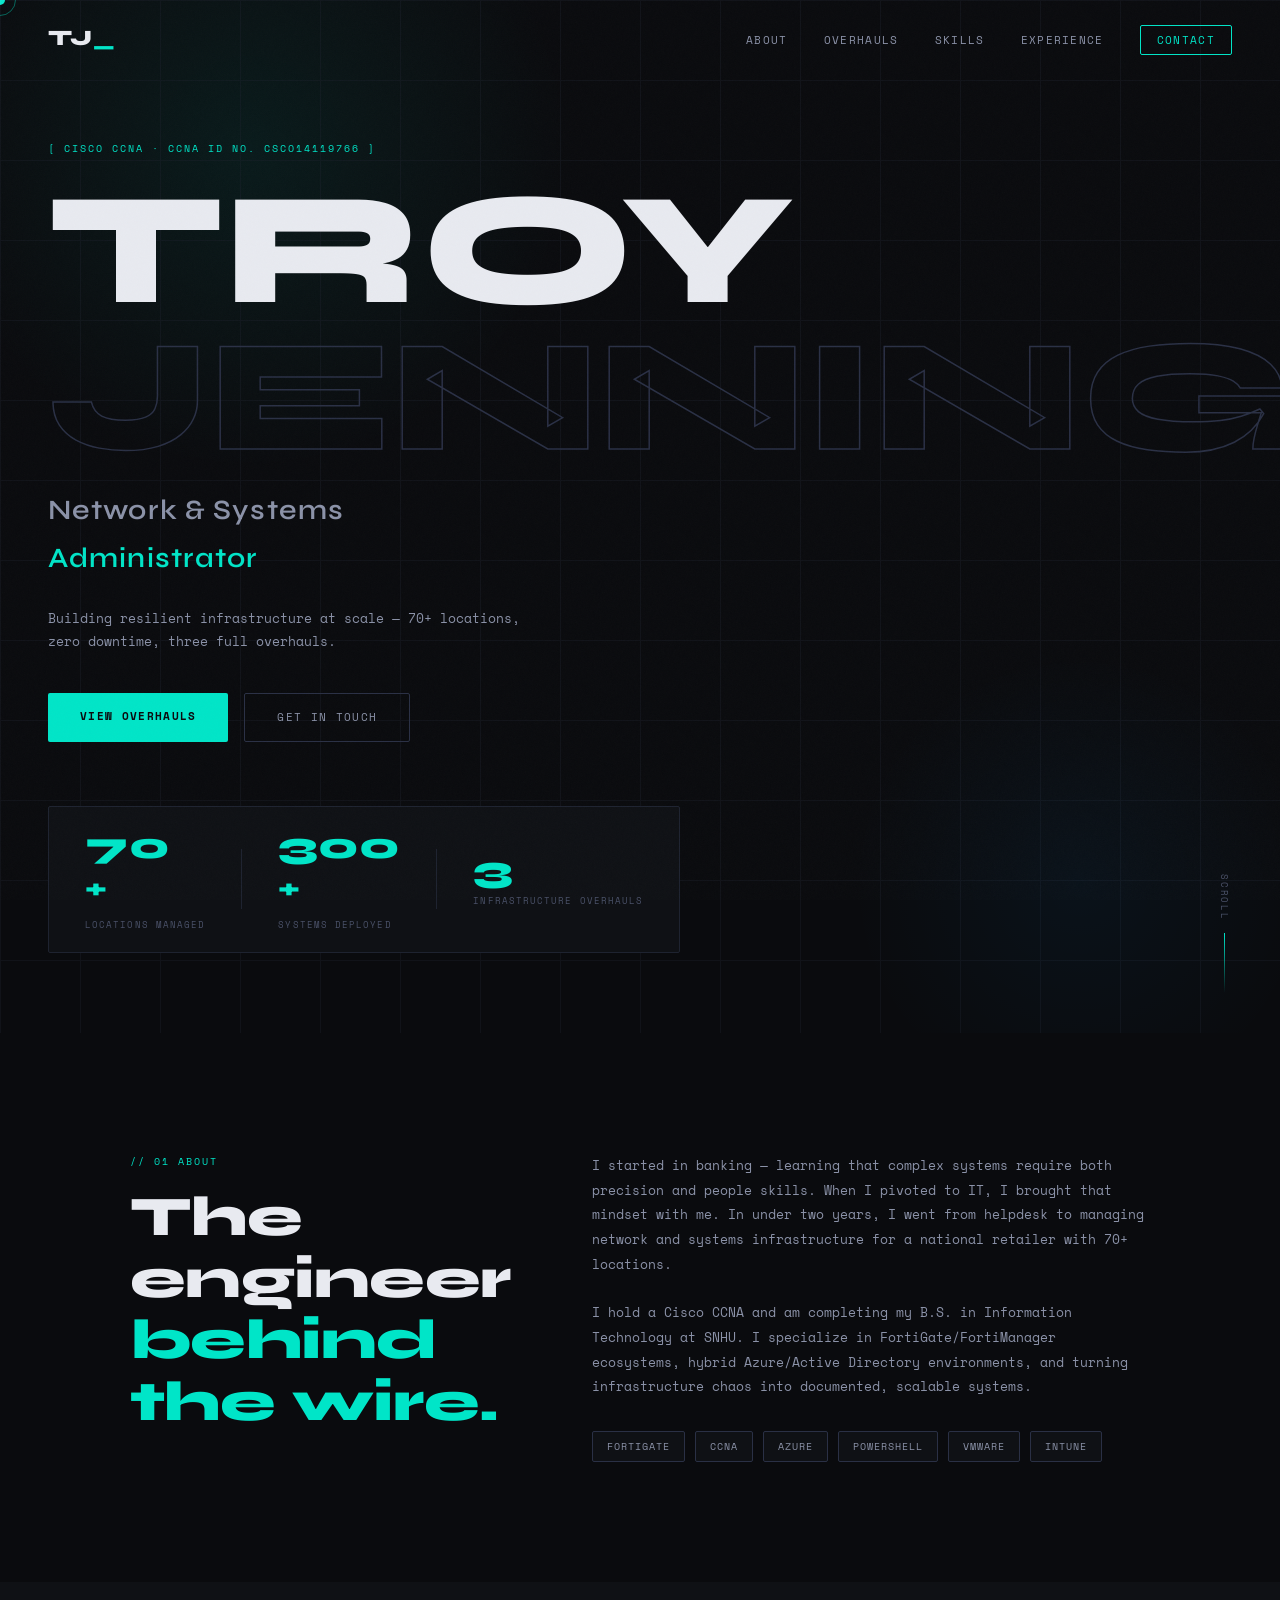
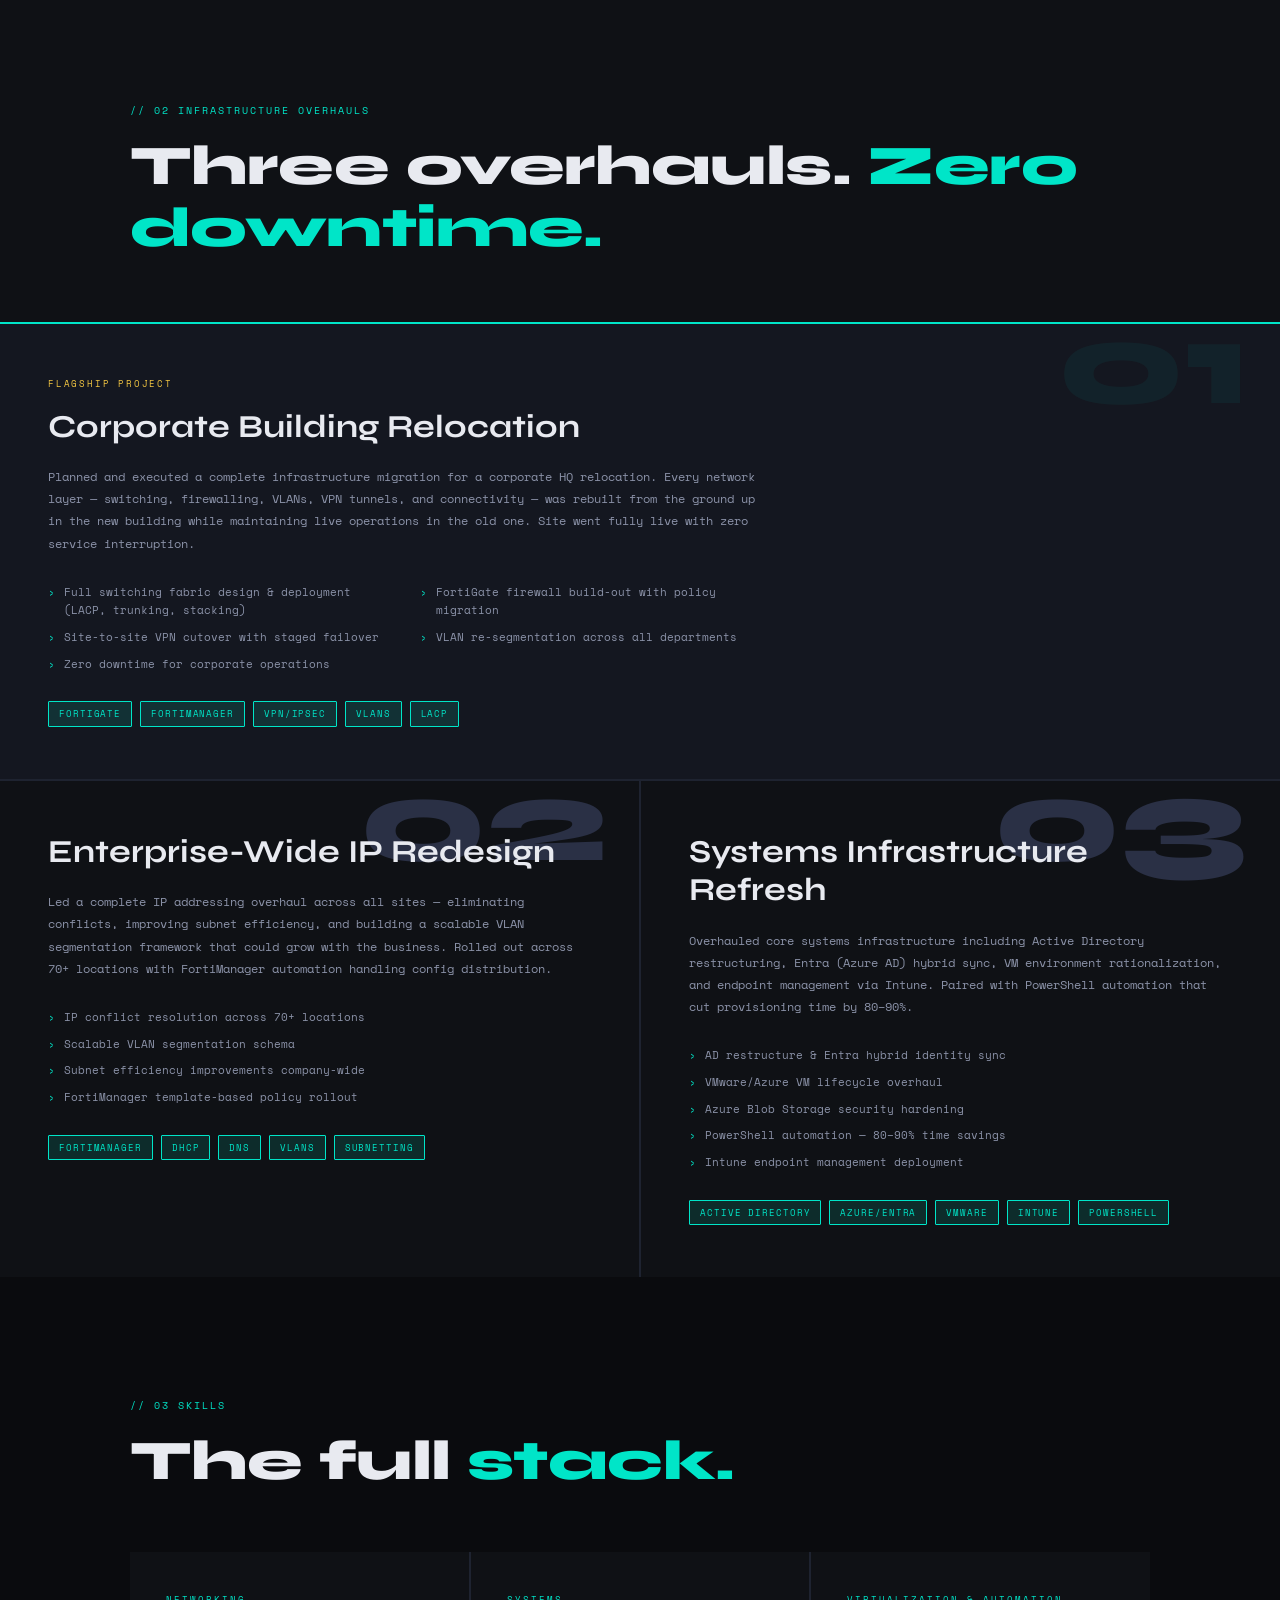
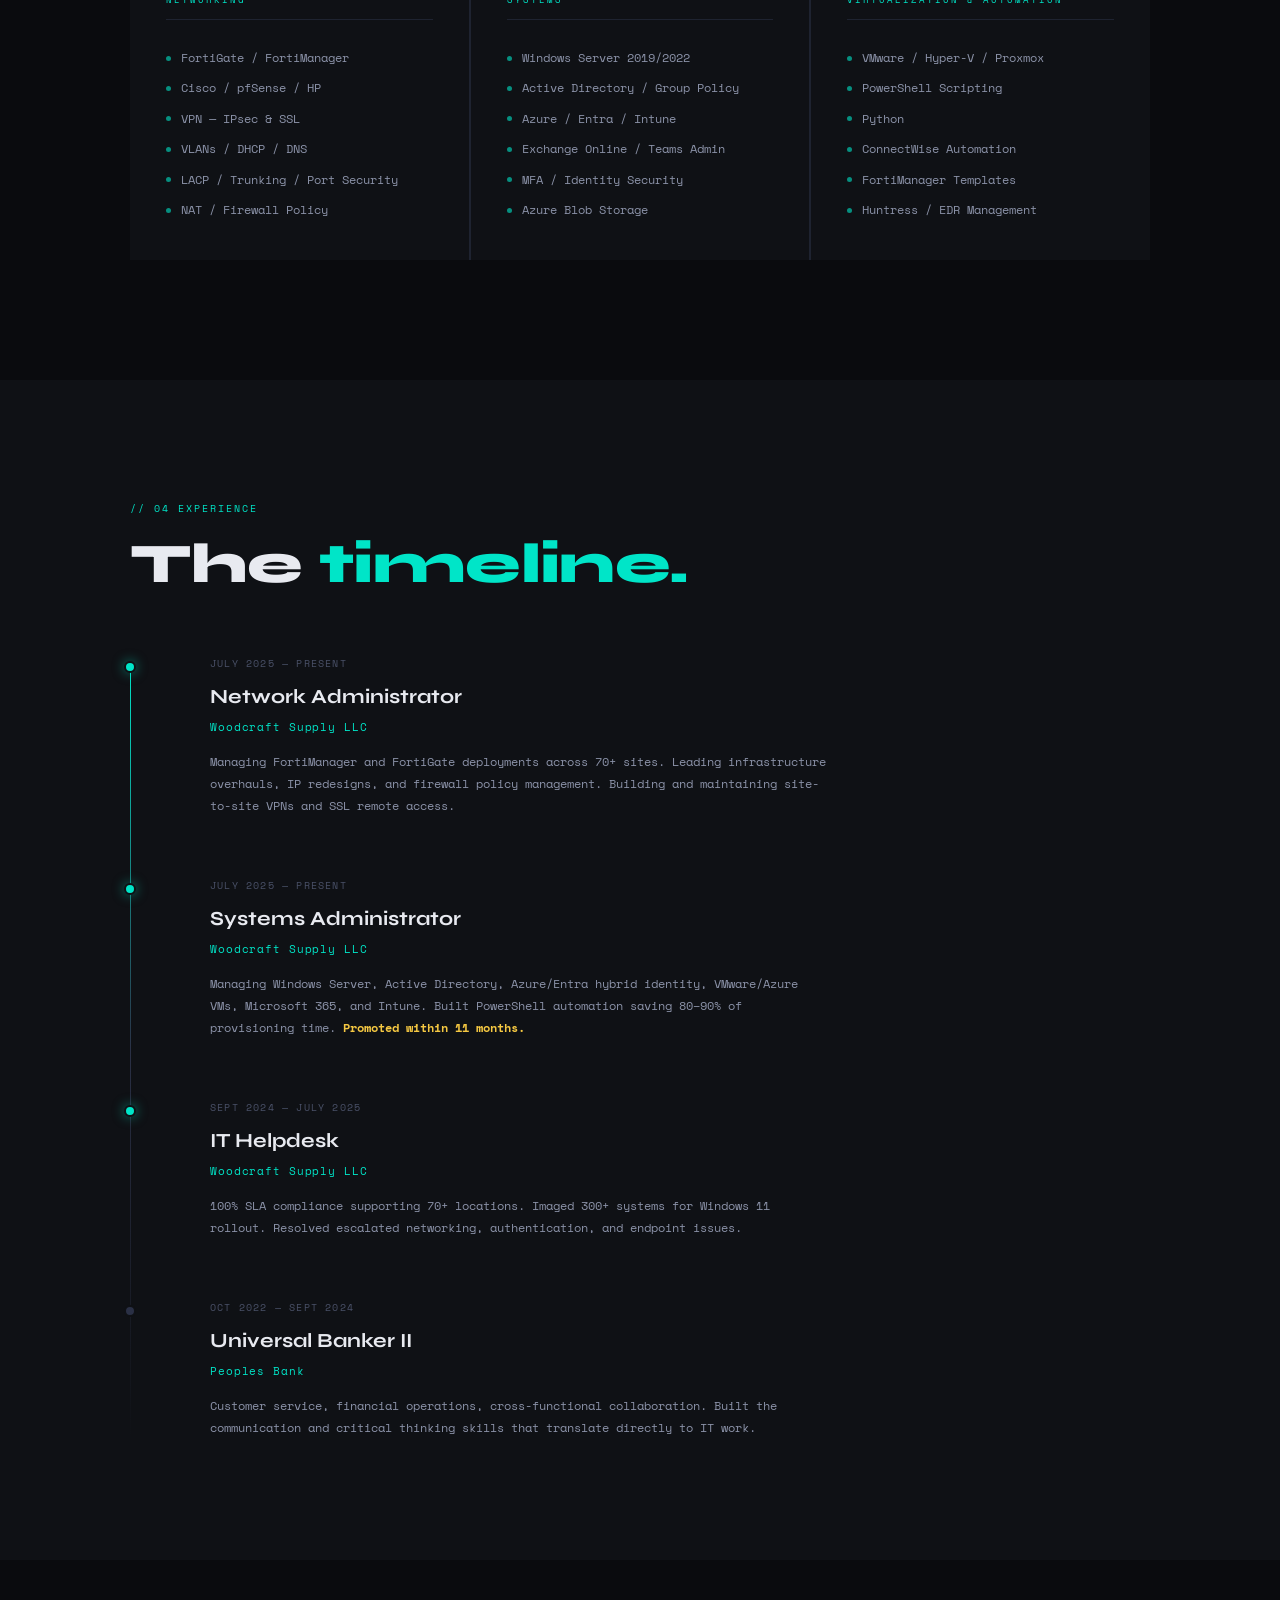
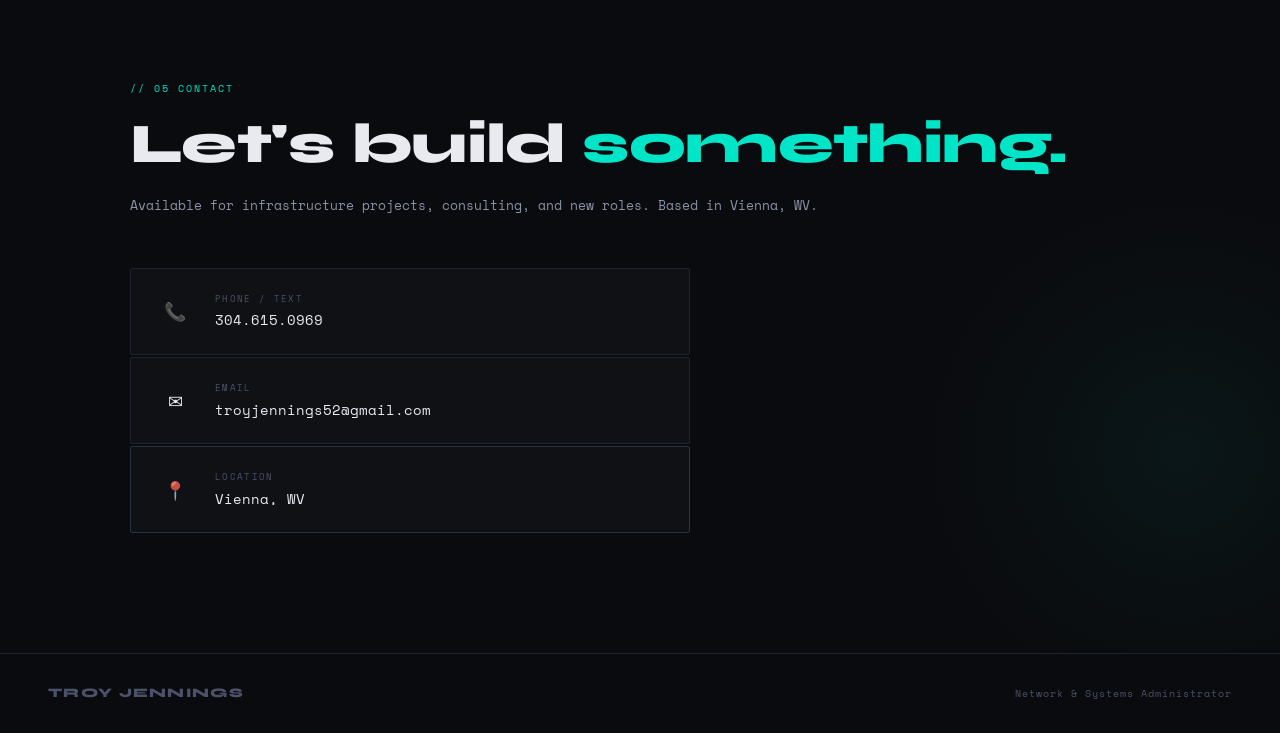
==== index.html @ f13b4a63 "initial commit" ====
<!DOCTYPE html>
<html lang="en">
<head>
  <meta charset="UTF-8" />
  <meta name="viewport" content="width=device-width, initial-scale=1.0" />
  <title>Troy Jennings — Network & Systems Engineer</title>
  <link rel="preconnect" href="https://fonts.googleapis.com" />
  <link rel="preconnect" href="https://fonts.gstatic.com" crossorigin />
  <link href="https://fonts.googleapis.com/css2?family=Syne:wght@400;600;700;800&family=Space+Mono:ital,wght@0,400;0,700;1,400&display=swap" rel="stylesheet" />
  <link rel="stylesheet" href="style.css" />
</head>
<body>

  <!-- Custom cursor -->
  <div class="cursor" id="cursor"></div>
  <div class="cursor-trail" id="cursorTrail"></div>

  <!-- Noise overlay -->
  <div class="noise"></div>

  <!-- ═══════════════════════════ NAV ═══════════════════════════ -->
  <nav id="nav">
    <div class="nav-logo">TJ<span class="blink">_</span></div>
    <ul class="nav-links">
      <li><a href="#about">About</a></li>
      <li><a href="#overhauls">Overhauls</a></li>
      <li><a href="#skills">Skills</a></li>
      <li><a href="#experience">Experience</a></li>
      <li><a href="#contact" class="nav-cta">Contact</a></li>
    </ul>
    <button class="hamburger" id="hamburger" aria-label="Menu">
      <span></span><span></span><span></span>
    </button>
  </nav>

  <!-- Mobile menu -->
  <div class="mobile-menu" id="mobileMenu">
    <ul>
      <li><a href="#about" class="mobile-link">About</a></li>
      <li><a href="#overhauls" class="mobile-link">Overhauls</a></li>
      <li><a href="#skills" class="mobile-link">Skills</a></li>
      <li><a href="#experience" class="mobile-link">Experience</a></li>
      <li><a href="#contact" class="mobile-link">Contact</a></li>
    </ul>
  </div>

  <!-- ═══════════════════════════ HERO ═══════════════════════════ -->
  <section class="hero" id="hero">
    <div class="hero-grid-lines"></div>
    <div class="hero-content">
      <div class="hero-tag reveal-up">[ CISCO CCNA · CCNA ID NO. CSCO14119766 ]</div>
      <h1 class="hero-name reveal-up delay-1">
        <span class="name-troy">TROY</span>
        <span class="name-jennings">JENNINGS</span>
      </h1>
      <div class="hero-title reveal-up delay-2">
        <span class="title-line">Network &amp; Systems</span>
        <span class="title-line accent">Administrator</span>
      </div>
      <p class="hero-sub reveal-up delay-3">
        Building resilient infrastructure at scale — 70+ locations, zero downtime, three full overhauls.
      </p>
      <div class="hero-actions reveal-up delay-4">
        <a href="#overhauls" class="btn-primary">View Overhauls</a>
        <a href="#contact" class="btn-ghost">Get In Touch</a>
      </div>
    </div>
    <div class="hero-stats reveal-up delay-3">
      <div class="stat">
        <span class="stat-num" data-target="70">0</span><span class="stat-sym">+</span>
        <span class="stat-label">Locations Managed</span>
      </div>
      <div class="stat-divider"></div>
      <div class="stat">
        <span class="stat-num" data-target="300">0</span><span class="stat-sym">+</span>
        <span class="stat-label">Systems Deployed</span>
      </div>
      <div class="stat-divider"></div>
      <div class="stat">
        <span class="stat-num" data-target="3">0</span>
        <span class="stat-label">Infrastructure Overhauls</span>
      </div>
    </div>
    <div class="scroll-hint">
      <span>SCROLL</span>
      <div class="scroll-line"></div>
    </div>
  </section>

  <!-- ═══════════════════════════ ABOUT ═══════════════════════════ -->
  <section class="about section" id="about">
    <div class="container">
      <div class="about-grid">
        <div class="about-left">
          <div class="section-label">// 01 ABOUT</div>
          <h2 class="section-heading">The engineer <br/><em>behind the wire.</em></h2>
        </div>
        <div class="about-right">
          <p class="about-text">
            I started in banking — learning that complex systems require both precision and people skills. When I pivoted to IT, I brought that mindset with me. In under two years, I went from helpdesk to managing network and systems infrastructure for a national retailer with 70+ locations.
          </p>
          <p class="about-text">
            I hold a Cisco CCNA and am completing my B.S. in Information Technology at SNHU. I specialize in FortiGate/FortiManager ecosystems, hybrid Azure/Active Directory environments, and turning infrastructure chaos into documented, scalable systems.
          </p>
          <div class="about-badges">
            <span class="badge">FortiGate</span>
            <span class="badge">CCNA</span>
            <span class="badge">Azure</span>
            <span class="badge">PowerShell</span>
            <span class="badge">VMware</span>
            <span class="badge">Intune</span>
          </div>
        </div>
      </div>
    </div>
  </section>

  <!-- ═══════════════════════════ OVERHAULS ═══════════════════════════ -->
  <section class="overhauls section" id="overhauls">
    <div class="container">
      <div class="section-label">// 02 INFRASTRUCTURE OVERHAULS</div>
      <h2 class="section-heading">Three overhauls. <em>Zero downtime.</em></h2>
    </div>

    <div class="overhaul-cards">

      <!-- Card 1 — Corporate Building Transfer -->
      <div class="overhaul-card card-featured" data-index="01">
        <div class="card-number">01</div>
        <div class="card-inner">
          <div class="card-tag">FLAGSHIP PROJECT</div>
          <h3 class="card-title">Corporate Building Relocation</h3>
          <p class="card-desc">
            Planned and executed a complete infrastructure migration for a corporate HQ relocation. Every network layer — switching, firewalling, VLANs, VPN tunnels, and connectivity — was rebuilt from the ground up in the new building while maintaining live operations in the old one. Site went fully live with zero service interruption.
          </p>
          <ul class="card-highlights">
            <li>Full switching fabric design &amp; deployment (LACP, trunking, stacking)</li>
            <li>FortiGate firewall build-out with policy migration</li>
            <li>Site-to-site VPN cutover with staged failover</li>
            <li>VLAN re-segmentation across all departments</li>
            <li>Zero downtime for corporate operations</li>
          </ul>
          <div class="card-tech">
            <span>FortiGate</span><span>FortiManager</span><span>VPN/IPsec</span><span>VLANs</span><span>LACP</span>
          </div>
        </div>
        <div class="card-glow"></div>
      </div>

      <!-- Card 2 — IP Redesign -->
      <div class="overhaul-card" data-index="02">
        <div class="card-number">02</div>
        <div class="card-inner">
          <h3 class="card-title">Enterprise-Wide IP Redesign</h3>
          <p class="card-desc">
            Led a complete IP addressing overhaul across all sites — eliminating conflicts, improving subnet efficiency, and building a scalable VLAN segmentation framework that could grow with the business. Rolled out across 70+ locations with FortiManager automation handling config distribution.
          </p>
          <ul class="card-highlights">
            <li>IP conflict resolution across 70+ locations</li>
            <li>Scalable VLAN segmentation schema</li>
            <li>Subnet efficiency improvements company-wide</li>
            <li>FortiManager template-based policy rollout</li>
          </ul>
          <div class="card-tech">
            <span>FortiManager</span><span>DHCP</span><span>DNS</span><span>VLANs</span><span>Subnetting</span>
          </div>
        </div>
        <div class="card-glow"></div>
      </div>

      <!-- Card 3 — Systems Infrastructure Refresh -->
      <div class="overhaul-card" data-index="03">
        <div class="card-number">03</div>
        <div class="card-inner">
          <h3 class="card-title">Systems Infrastructure Refresh</h3>
          <p class="card-desc">
            Overhauled core systems infrastructure including Active Directory restructuring, Entra (Azure AD) hybrid sync, VM environment rationalization, and endpoint management via Intune. Paired with PowerShell automation that cut provisioning time by 80–90%.
          </p>
          <ul class="card-highlights">
            <li>AD restructure &amp; Entra hybrid identity sync</li>
            <li>VMware/Azure VM lifecycle overhaul</li>
            <li>Azure Blob Storage security hardening</li>
            <li>PowerShell automation — 80–90% time savings</li>
            <li>Intune endpoint management deployment</li>
          </ul>
          <div class="card-tech">
            <span>Active Directory</span><span>Azure/Entra</span><span>VMware</span><span>Intune</span><span>PowerShell</span>
          </div>
        </div>
        <div class="card-glow"></div>
      </div>

    </div>
  </section>

  <!-- ═══════════════════════════ SKILLS ═══════════════════════════ -->
  <section class="skills section" id="skills">
    <div class="container">
      <div class="section-label">// 03 SKILLS</div>
      <h2 class="section-heading">The full <em>stack.</em></h2>

      <div class="skills-grid">

        <div class="skill-group">
          <div class="skill-group-label">NETWORKING</div>
          <div class="skill-items">
            <div class="skill-item"><span class="skill-dot"></span>FortiGate / FortiManager</div>
            <div class="skill-item"><span class="skill-dot"></span>Cisco / pfSense / HP</div>
            <div class="skill-item"><span class="skill-dot"></span>VPN — IPsec &amp; SSL</div>
            <div class="skill-item"><span class="skill-dot"></span>VLANs / DHCP / DNS</div>
            <div class="skill-item"><span class="skill-dot"></span>LACP / Trunking / Port Security</div>
            <div class="skill-item"><span class="skill-dot"></span>NAT / Firewall Policy</div>
          </div>
        </div>

        <div class="skill-group">
          <div class="skill-group-label">SYSTEMS</div>
          <div class="skill-items">
            <div class="skill-item"><span class="skill-dot"></span>Windows Server 2019/2022</div>
            <div class="skill-item"><span class="skill-dot"></span>Active Directory / Group Policy</div>
            <div class="skill-item"><span class="skill-dot"></span>Azure / Entra / Intune</div>
            <div class="skill-item"><span class="skill-dot"></span>Exchange Online / Teams Admin</div>
            <div class="skill-item"><span class="skill-dot"></span>MFA / Identity Security</div>
            <div class="skill-item"><span class="skill-dot"></span>Azure Blob Storage</div>
          </div>
        </div>

        <div class="skill-group">
          <div class="skill-group-label">VIRTUALIZATION &amp; AUTOMATION</div>
          <div class="skill-items">
            <div class="skill-item"><span class="skill-dot"></span>VMware / Hyper-V / Proxmox</div>
            <div class="skill-item"><span class="skill-dot"></span>PowerShell Scripting</div>
            <div class="skill-item"><span class="skill-dot"></span>Python</div>
            <div class="skill-item"><span class="skill-dot"></span>ConnectWise Automation</div>
            <div class="skill-item"><span class="skill-dot"></span>FortiManager Templates</div>
            <div class="skill-item"><span class="skill-dot"></span>Huntress / EDR Management</div>
          </div>
        </div>

      </div>
    </div>
  </section>

  <!-- ═══════════════════════════ EXPERIENCE ═══════════════════════════ -->
  <section class="experience section" id="experience">
    <div class="container">
      <div class="section-label">// 04 EXPERIENCE</div>
      <h2 class="section-heading">The <em>timeline.</em></h2>

      <div class="timeline">

        <div class="timeline-item">
          <div class="timeline-dot"></div>
          <div class="timeline-date">July 2025 — Present</div>
          <div class="timeline-content">
            <div class="timeline-role">Network Administrator</div>
            <div class="timeline-company">Woodcraft Supply LLC</div>
            <p>Managing FortiManager and FortiGate deployments across 70+ sites. Leading infrastructure overhauls, IP redesigns, and firewall policy management. Building and maintaining site-to-site VPNs and SSL remote access.</p>
          </div>
        </div>

        <div class="timeline-item">
          <div class="timeline-dot"></div>
          <div class="timeline-date">July 2025 — Present</div>
          <div class="timeline-content">
            <div class="timeline-role">Systems Administrator</div>
            <div class="timeline-company">Woodcraft Supply LLC</div>
            <p>Managing Windows Server, Active Directory, Azure/Entra hybrid identity, VMware/Azure VMs, Microsoft 365, and Intune. Built PowerShell automation saving 80–90% of provisioning time. <strong>Promoted within 11 months.</strong></p>
          </div>
        </div>

        <div class="timeline-item">
          <div class="timeline-dot"></div>
          <div class="timeline-date">Sept 2024 — July 2025</div>
          <div class="timeline-content">
            <div class="timeline-role">IT Helpdesk</div>
            <div class="timeline-company">Woodcraft Supply LLC</div>
            <p>100% SLA compliance supporting 70+ locations. Imaged 300+ systems for Windows 11 rollout. Resolved escalated networking, authentication, and endpoint issues.</p>
          </div>
        </div>

        <div class="timeline-item">
          <div class="timeline-dot timeline-dot--muted"></div>
          <div class="timeline-date">Oct 2022 — Sept 2024</div>
          <div class="timeline-content">
            <div class="timeline-role">Universal Banker II</div>
            <div class="timeline-company">Peoples Bank</div>
            <p>Customer service, financial operations, cross-functional collaboration. Built the communication and critical thinking skills that translate directly to IT work.</p>
          </div>
        </div>

      </div>
    </div>
  </section>

  <!-- ═══════════════════════════ CONTACT ═══════════════════════════ -->
  <section class="contact section" id="contact">
    <div class="container">
      <div class="section-label">// 05 CONTACT</div>
      <h2 class="section-heading">Let's build <em>something.</em></h2>
      <p class="contact-sub">Available for infrastructure projects, consulting, and new roles. Based in Vienna, WV.</p>

      <div class="contact-links">
        <a href="tel:3046150969" class="contact-link">
          <span class="contact-icon">📞</span>
          <span class="contact-text">
            <span class="contact-type">Phone / Text</span>
            <span class="contact-value">304.615.0969</span>
          </span>
        </a>
        <a href="mailto:troyjennings52@gmail.com" class="contact-link">
          <span class="contact-icon">✉</span>
          <span class="contact-text">
            <span class="contact-type">Email</span>
            <span class="contact-value">troyjennings52@gmail.com</span>
          </span>
        </a>
        <div class="contact-link contact-link--info">
          <span class="contact-icon">📍</span>
          <span class="contact-text">
            <span class="contact-type">Location</span>
            <span class="contact-value">Vienna, WV</span>
          </span>
        </div>
      </div>
    </div>
  </section>

  <!-- ═══════════════════════════ FOOTER ═══════════════════════════ -->
  <footer class="footer">
    <div class="footer-inner">
      <span class="footer-name">TROY JENNINGS</span>
      <span class="footer-copy">Network &amp; Systems Administrator</span>
    </div>
  </footer>

  <script src="script.js"></script>
</body>
</html>
---- style.css ----
/* ═══════════════════════════════════════════════
   TROY JENNINGS — Portfolio
   Aesthetic: Industrial terminal meets dark luxury
   Fonts: Syne (display) + Space Mono (technical)
═══════════════════════════════════════════════ */

/* ── RESET & BASE ── */
*, *::before, *::after { box-sizing: border-box; margin: 0; padding: 0; }

:root {
  --bg:        #0a0b0e;
  --bg-2:      #0f1115;
  --bg-3:      #141720;
  --border:    #1e2330;
  --border-2:  #2a3045;
  --text:      #e8eaf0;
  --text-2:    #8b92a8;
  --text-3:    #4a5168;
  --accent:    #00e5c8;
  --accent-2:  #0099ff;
  --accent-dim:#00e5c820;
  --gold:      #f5c842;
  --red:       #ff4d6d;
  --font-disp: 'Syne', sans-serif;
  --font-mono: 'Space Mono', monospace;
  --ease:      cubic-bezier(0.16, 1, 0.3, 1);
}

html { scroll-behavior: smooth; }

body {
  background: var(--bg);
  color: var(--text);
  font-family: var(--font-mono);
  font-size: 14px;
  line-height: 1.7;
  overflow-x: hidden;
  cursor: none;
}

a { color: inherit; text-decoration: none; }

/* ── NOISE OVERLAY ── */
.noise {
  position: fixed; inset: 0; z-index: 9999;
  pointer-events: none;
  opacity: 0.025;
  background-image: url("data:image/svg+xml,%3Csvg viewBox='0 0 512 512' xmlns='http://www.w3.org/2000/svg'%3E%3Cfilter id='n'%3E%3CfeTurbulence type='fractalNoise' baseFrequency='0.85' numOctaves='4' stitchTiles='stitch'/%3E%3C/filter%3E%3Crect width='100%25' height='100%25' filter='url(%23n)'/%3E%3C/svg%3E");
  background-size: 200px 200px;
}

/* ── CUSTOM CURSOR ── */
.cursor {
  width: 10px; height: 10px;
  background: var(--accent);
  border-radius: 50%;
  position: fixed; top: 0; left: 0; z-index: 10000;
  pointer-events: none;
  transform: translate(-50%, -50%);
  transition: transform 0.1s var(--ease), background 0.2s;
  mix-blend-mode: screen;
}

.cursor-trail {
  width: 32px; height: 32px;
  border: 1px solid var(--accent);
  border-radius: 50%;
  position: fixed; top: 0; left: 0; z-index: 9999;
  pointer-events: none;
  transform: translate(-50%, -50%);
  transition: transform 0.18s var(--ease), opacity 0.3s;
  opacity: 0.4;
}

body:hover .cursor { opacity: 1; }

/* ── SCROLLBAR ── */
::-webkit-scrollbar { width: 4px; }
::-webkit-scrollbar-track { background: var(--bg); }
::-webkit-scrollbar-thumb { background: var(--border-2); border-radius: 2px; }
::-webkit-scrollbar-thumb:hover { background: var(--accent); }

/* ── CONTAINER ── */
.container { max-width: 1100px; margin: 0 auto; padding: 0 40px; }

/* ── NAV ── */
nav {
  position: fixed; top: 0; left: 0; right: 0; z-index: 1000;
  display: flex; align-items: center; justify-content: space-between;
  padding: 20px 48px;
  transition: background 0.4s, border-bottom 0.4s, padding 0.3s;
}

nav.scrolled {
  background: rgba(10, 11, 14, 0.92);
  backdrop-filter: blur(20px);
  border-bottom: 1px solid var(--border);
  padding: 14px 48px;
}

.nav-logo {
  font-family: var(--font-disp);
  font-size: 22px;
  font-weight: 800;
  letter-spacing: 0.02em;
  color: var(--text);
}

.nav-logo .blink {
  color: var(--accent);
  animation: blink 1.1s step-end infinite;
}

@keyframes blink { 50% { opacity: 0; } }

.nav-links {
  display: flex; gap: 36px;
  list-style: none;
}

.nav-links a {
  font-family: var(--font-mono);
  font-size: 11px;
  letter-spacing: 0.12em;
  text-transform: uppercase;
  color: var(--text-2);
  transition: color 0.2s;
  position: relative;
}

.nav-links a::after {
  content: '';
  position: absolute; left: 0; bottom: -3px; width: 0; height: 1px;
  background: var(--accent);
  transition: width 0.25s var(--ease);
}

.nav-links a:hover { color: var(--text); }
.nav-links a:hover::after { width: 100%; }

.nav-cta {
  color: var(--accent) !important;
  border: 1px solid var(--accent);
  padding: 6px 16px;
  border-radius: 2px;
  transition: background 0.2s, color 0.2s !important;
}

.nav-cta:hover {
  background: var(--accent) !important;
  color: var(--bg) !important;
}
.nav-cta:hover::after { width: 0 !important; }

/* Hamburger */
.hamburger {
  display: none; flex-direction: column; gap: 5px;
  background: none; border: none; cursor: none;
  padding: 4px;
}

.hamburger span {
  display: block; width: 24px; height: 1.5px;
  background: var(--text); transition: transform 0.3s, opacity 0.3s;
}

.hamburger.open span:nth-child(1) { transform: translateY(6.5px) rotate(45deg); }
.hamburger.open span:nth-child(2) { opacity: 0; }
.hamburger.open span:nth-child(3) { transform: translateY(-6.5px) rotate(-45deg); }

/* Mobile menu */
.mobile-menu {
  display: none; position: fixed; inset: 0; z-index: 900;
  background: var(--bg);
  flex-direction: column; align-items: center; justify-content: center;
  gap: 32px;
}

.mobile-menu.open { display: flex; }

.mobile-menu ul { list-style: none; text-align: center; }
.mobile-menu ul li { margin-bottom: 28px; }

.mobile-link {
  font-family: var(--font-disp);
  font-size: 36px;
  font-weight: 700;
  color: var(--text-2);
  transition: color 0.2s;
}

.mobile-link:hover { color: var(--accent); }

/* ── HERO ── */
.hero {
  min-height: 100vh;
  display: flex; flex-direction: column;
  justify-content: center; align-items: flex-start;
  padding: 140px 48px 80px;
  position: relative; overflow: hidden;
}

/* Animated grid lines */
.hero-grid-lines {
  position: absolute; inset: 0;
  background-image:
    linear-gradient(var(--border) 1px, transparent 1px),
    linear-gradient(90deg, var(--border) 1px, transparent 1px);
  background-size: 80px 80px;
  opacity: 0.35;
  animation: gridMove 20s linear infinite;
}

@keyframes gridMove {
  0%   { background-position: 0 0, 0 0; }
  100% { background-position: 80px 80px, 80px 80px; }
}

/* Radial glow */
.hero::before {
  content: '';
  position: absolute; top: -200px; left: -100px;
  width: 700px; height: 700px;
  background: radial-gradient(circle, rgba(0,229,200,0.07) 0%, transparent 65%);
  pointer-events: none;
}

.hero::after {
  content: '';
  position: absolute; bottom: -100px; right: -50px;
  width: 500px; height: 500px;
  background: radial-gradient(circle, rgba(0,153,255,0.05) 0%, transparent 65%);
  pointer-events: none;
}

.hero-content { position: relative; z-index: 1; max-width: 820px; }

.hero-tag {
  font-family: var(--font-mono);
  font-size: 10px;
  letter-spacing: 0.2em;
  color: var(--accent);
  margin-bottom: 20px;
}

.hero-name {
  font-family: var(--font-disp);
  font-weight: 800;
  line-height: 0.92;
  letter-spacing: -0.01em;
  display: flex; flex-direction: column;
  margin-bottom: 16px;
}

.name-troy {
  font-size: clamp(80px, 14vw, 160px);
  color: var(--text);
}

.name-jennings {
  font-size: clamp(80px, 14vw, 160px);
  color: transparent;
  -webkit-text-stroke: 1.5px var(--border-2);
  transition: -webkit-text-stroke 0.3s;
}

.hero:hover .name-jennings {
  -webkit-text-stroke-color: var(--accent);
}

.hero-title {
  display: flex; flex-direction: column;
  font-family: var(--font-disp);
  font-size: clamp(18px, 3vw, 28px);
  font-weight: 600;
  color: var(--text-2);
  margin-bottom: 24px;
  letter-spacing: 0.04em;
}

.hero-title .accent { color: var(--accent); }

.hero-sub {
  font-family: var(--font-mono);
  font-size: 13px;
  color: var(--text-2);
  max-width: 480px;
  line-height: 1.8;
  margin-bottom: 40px;
}

.hero-actions {
  display: flex; gap: 16px; flex-wrap: wrap;
}

.btn-primary {
  font-family: var(--font-mono);
  font-size: 11px;
  letter-spacing: 0.12em;
  text-transform: uppercase;
  background: var(--accent);
  color: var(--bg);
  padding: 14px 32px;
  border-radius: 2px;
  font-weight: 700;
  transition: transform 0.2s var(--ease), box-shadow 0.2s;
  display: inline-block;
}

.btn-primary:hover {
  transform: translateY(-2px);
  box-shadow: 0 8px 32px rgba(0,229,200,0.25);
}

.btn-ghost {
  font-family: var(--font-mono);
  font-size: 11px;
  letter-spacing: 0.12em;
  text-transform: uppercase;
  border: 1px solid var(--border-2);
  color: var(--text-2);
  padding: 14px 32px;
  border-radius: 2px;
  transition: border-color 0.2s, color 0.2s, transform 0.2s var(--ease);
  display: inline-block;
}

.btn-ghost:hover {
  border-color: var(--accent);
  color: var(--accent);
  transform: translateY(-2px);
}

/* Hero stats */
.hero-stats {
  position: relative; z-index: 1;
  display: flex; align-items: center; gap: 0;
  margin-top: 64px;
  border: 1px solid var(--border);
  background: var(--bg-2);
  width: fit-content;
  border-radius: 2px;
  overflow: hidden;
}

.stat {
  padding: 20px 36px;
  display: flex; flex-direction: column;
  align-items: flex-start;
}

.stat-num {
  font-family: var(--font-disp);
  font-size: 38px;
  font-weight: 800;
  color: var(--accent);
  line-height: 1;
}

.stat-sym {
  font-family: var(--font-disp);
  font-size: 28px;
  font-weight: 800;
  color: var(--accent);
}

.stat-label {
  font-family: var(--font-mono);
  font-size: 9px;
  letter-spacing: 0.12em;
  text-transform: uppercase;
  color: var(--text-3);
  margin-top: 4px;
}

.stat-divider {
  width: 1px; height: 60px;
  background: var(--border);
}

/* Scroll hint */
.scroll-hint {
  position: absolute; bottom: 40px; right: 48px;
  display: flex; flex-direction: column; align-items: center; gap: 12px;
  z-index: 1;
}

.scroll-hint span {
  font-family: var(--font-mono);
  font-size: 9px;
  letter-spacing: 0.2em;
  color: var(--text-3);
  writing-mode: vertical-rl;
}

.scroll-line {
  width: 1px; height: 60px;
  background: linear-gradient(to bottom, var(--accent), transparent);
  animation: scrollPulse 2s ease-in-out infinite;
}

@keyframes scrollPulse {
  0%, 100% { transform: scaleY(1); opacity: 1; }
  50% { transform: scaleY(0.5); opacity: 0.4; }
}

/* ── SECTION COMMONS ── */
.section { padding: 120px 0; }

.section-label {
  font-family: var(--font-mono);
  font-size: 10px;
  letter-spacing: 0.2em;
  color: var(--accent);
  margin-bottom: 16px;
  text-transform: uppercase;
}

.section-heading {
  font-family: var(--font-disp);
  font-size: clamp(32px, 5vw, 56px);
  font-weight: 800;
  color: var(--text);
  line-height: 1.1;
  margin-bottom: 60px;
  letter-spacing: -0.01em;
}

.section-heading em {
  font-style: normal;
  color: var(--accent);
}

/* ── ABOUT ── */
.about { background: var(--bg); }

.about-grid {
  display: grid; grid-template-columns: 1fr 1.6fr; gap: 80px;
  align-items: start;
}

.about-left .section-heading { margin-bottom: 0; }

.about-text {
  font-family: var(--font-mono);
  font-size: 13px;
  color: var(--text-2);
  line-height: 1.9;
  margin-bottom: 24px;
}

.about-badges {
  display: flex; flex-wrap: wrap; gap: 10px;
  margin-top: 32px;
}

.badge {
  font-family: var(--font-mono);
  font-size: 10px;
  letter-spacing: 0.1em;
  text-transform: uppercase;
  border: 1px solid var(--border-2);
  color: var(--text-2);
  padding: 6px 14px;
  border-radius: 2px;
  background: var(--bg-2);
  transition: border-color 0.2s, color 0.2s;
}

.badge:hover { border-color: var(--accent); color: var(--accent); }

/* ── OVERHAULS ── */
.overhauls {
  background: var(--bg-2);
  padding-bottom: 0;
}

.overhauls .container { padding-bottom: 0; }
.overhauls .section-heading { margin-bottom: 0; }
.overhauls > .container { margin-bottom: 64px; }

.overhaul-cards {
  display: grid;
  grid-template-columns: 1fr 1fr;
  grid-template-rows: auto auto;
  gap: 2px;
  background: var(--border);
}

.overhaul-card {
  background: var(--bg-2);
  padding: 52px 48px;
  position: relative;
  overflow: hidden;
  transition: background 0.3s;
  cursor: default;
}

.overhaul-card:hover { background: var(--bg-3); }

/* Featured card spans full width */
.card-featured {
  grid-column: 1 / -1;
  background: var(--bg-3);
  border-top: 2px solid var(--accent);
}

.card-number {
  font-family: var(--font-disp);
  font-size: 120px;
  font-weight: 800;
  color: var(--border-2);
  position: absolute;
  top: -20px; right: 32px;
  line-height: 1;
  pointer-events: none;
  transition: color 0.3s;
}

.overhaul-card:hover .card-number { color: var(--border); }
.card-featured .card-number { color: rgba(0,229,200,0.06); }

.card-tag {
  font-family: var(--font-mono);
  font-size: 9px;
  letter-spacing: 0.2em;
  color: var(--gold);
  text-transform: uppercase;
  margin-bottom: 16px;
}

.card-inner { position: relative; z-index: 1; max-width: 720px; }

.card-title {
  font-family: var(--font-disp);
  font-size: clamp(22px, 3vw, 32px);
  font-weight: 700;
  color: var(--text);
  margin-bottom: 20px;
  line-height: 1.2;
}

.card-desc {
  font-family: var(--font-mono);
  font-size: 12px;
  color: var(--text-2);
  line-height: 1.85;
  margin-bottom: 28px;
}

.card-highlights {
  list-style: none;
  margin-bottom: 28px;
  display: grid;
  grid-template-columns: repeat(auto-fill, minmax(280px, 1fr));
  gap: 8px 24px;
}

.card-highlights li {
  font-family: var(--font-mono);
  font-size: 11px;
  color: var(--text-2);
  padding-left: 16px;
  position: relative;
}

.card-highlights li::before {
  content: '›';
  position: absolute; left: 0;
  color: var(--accent);
}

.card-tech {
  display: flex; flex-wrap: wrap; gap: 8px;
}

.card-tech span {
  font-family: var(--font-mono);
  font-size: 9px;
  letter-spacing: 0.1em;
  text-transform: uppercase;
  background: var(--accent-dim);
  border: 1px solid var(--accent);
  color: var(--accent);
  padding: 4px 10px;
  border-radius: 1px;
}

/* Card glow */
.card-glow {
  position: absolute; inset: 0;
  background: radial-gradient(circle at 80% 50%, rgba(0,229,200,0.03) 0%, transparent 60%);
  pointer-events: none;
  opacity: 0;
  transition: opacity 0.4s;
}

.overhaul-card:hover .card-glow { opacity: 1; }

/* ── SKILLS ── */
.skills { background: var(--bg); }

.skills-grid {
  display: grid; grid-template-columns: repeat(3, 1fr); gap: 2px;
  background: var(--border);
}

.skill-group {
  background: var(--bg-2);
  padding: 40px 36px;
  transition: background 0.2s;
}

.skill-group:hover { background: var(--bg-3); }

.skill-group-label {
  font-family: var(--font-mono);
  font-size: 9px;
  letter-spacing: 0.22em;
  color: var(--accent);
  text-transform: uppercase;
  margin-bottom: 28px;
  padding-bottom: 12px;
  border-bottom: 1px solid var(--border);
}

.skill-items { display: flex; flex-direction: column; gap: 10px; }

.skill-item {
  font-family: var(--font-mono);
  font-size: 12px;
  color: var(--text-2);
  display: flex; align-items: center; gap: 10px;
  transition: color 0.2s, transform 0.2s;
}

.skill-item:hover { color: var(--text); transform: translateX(4px); }

.skill-dot {
  width: 5px; height: 5px;
  border-radius: 50%;
  background: var(--accent);
  flex-shrink: 0;
  opacity: 0.6;
  transition: opacity 0.2s;
}

.skill-item:hover .skill-dot { opacity: 1; }

/* ── EXPERIENCE / TIMELINE ── */
.experience { background: var(--bg-2); }

.timeline {
  position: relative;
  padding-left: 28px;
}

.timeline::before {
  content: '';
  position: absolute; left: 0; top: 8px; bottom: 0;
  width: 1px;
  background: linear-gradient(to bottom, var(--accent), var(--border-2), transparent);
}

.timeline-item {
  position: relative;
  padding-left: 52px;
  margin-bottom: 60px;
}

.timeline-item:last-child { margin-bottom: 0; }

.timeline-dot {
  position: absolute; left: -34px; top: 6px;
  width: 12px; height: 12px;
  border-radius: 50%;
  background: var(--accent);
  border: 2px solid var(--bg-2);
  box-shadow: 0 0 12px rgba(0,229,200,0.5);
  transition: transform 0.2s;
}

.timeline-dot--muted {
  background: var(--border-2);
  box-shadow: none;
}

.timeline-item:hover .timeline-dot { transform: scale(1.3); }

.timeline-date {
  font-family: var(--font-mono);
  font-size: 10px;
  letter-spacing: 0.12em;
  color: var(--text-3);
  text-transform: uppercase;
  margin-bottom: 8px;
}

.timeline-role {
  font-family: var(--font-disp);
  font-size: 20px;
  font-weight: 700;
  color: var(--text);
  margin-bottom: 4px;
}

.timeline-company {
  font-family: var(--font-mono);
  font-size: 11px;
  color: var(--accent);
  letter-spacing: 0.08em;
  margin-bottom: 14px;
}

.timeline-content p {
  font-family: var(--font-mono);
  font-size: 12px;
  color: var(--text-2);
  line-height: 1.85;
  max-width: 620px;
}

.timeline-content p strong { color: var(--gold); font-weight: 700; }

/* ── CONTACT ── */
.contact {
  background: var(--bg);
  position: relative;
  overflow: hidden;
}

.contact::before {
  content: '';
  position: absolute; bottom: -100px; right: -200px;
  width: 600px; height: 600px;
  background: radial-gradient(circle, rgba(0,229,200,0.05) 0%, transparent 60%);
  pointer-events: none;
}

.contact-sub {
  font-family: var(--font-mono);
  font-size: 13px;
  color: var(--text-2);
  margin-top: -40px;
  margin-bottom: 52px;
}

.contact-links {
  display: flex; flex-direction: column; gap: 2px;
  max-width: 560px;
}

.contact-link {
  display: flex; align-items: center; gap: 24px;
  padding: 22px 28px;
  border: 1px solid var(--border);
  background: var(--bg-2);
  border-radius: 2px;
  transition: border-color 0.2s, background 0.2s, transform 0.2s var(--ease);
}

.contact-link:hover, .contact-link--info {
  border-color: var(--border-2);
}

.contact-link:not(.contact-link--info):hover {
  border-color: var(--accent);
  background: var(--bg-3);
  transform: translateX(6px);
}

.contact-icon {
  font-size: 18px;
  width: 32px; text-align: center;
  filter: grayscale(0.3);
}

.contact-text {
  display: flex; flex-direction: column; gap: 2px;
}

.contact-type {
  font-family: var(--font-mono);
  font-size: 9px;
  letter-spacing: 0.15em;
  text-transform: uppercase;
  color: var(--text-3);
}

.contact-value {
  font-family: var(--font-mono);
  font-size: 14px;
  color: var(--text);
}

/* ── FOOTER ── */
.footer {
  border-top: 1px solid var(--border);
  padding: 28px 48px;
  background: var(--bg);
}

.footer-inner {
  display: flex; justify-content: space-between; align-items: center;
}

.footer-name {
  font-family: var(--font-disp);
  font-size: 13px;
  font-weight: 800;
  letter-spacing: 0.1em;
  color: var(--text-3);
}

.footer-copy {
  font-family: var(--font-mono);
  font-size: 10px;
  letter-spacing: 0.1em;
  color: var(--text-3);
}

/* ── REVEAL ANIMATIONS ── */
.reveal-up {
  opacity: 0;
  transform: translateY(30px);
  transition: opacity 0.7s var(--ease), transform 0.7s var(--ease);
}

.reveal-up.visible { opacity: 1; transform: translateY(0); }

.delay-1 { transition-delay: 0.1s; }
.delay-2 { transition-delay: 0.2s; }
.delay-3 { transition-delay: 0.3s; }
.delay-4 { transition-delay: 0.4s; }

/* Scroll-triggered reveals */
.fade-in {
  opacity: 0;
  transform: translateY(24px);
  transition: opacity 0.65s var(--ease), transform 0.65s var(--ease);
}
.fade-in.visible { opacity: 1; transform: none; }

/* ── RESPONSIVE ── */
@media (max-width: 900px) {
  nav { padding: 18px 24px; }
  nav.scrolled { padding: 12px 24px; }
  .nav-links { display: none; }
  .hamburger { display: flex; }

  .hero { padding: 120px 24px 80px; }
  .hero-stats {
    flex-wrap: wrap;
    width: 100%;
  }
  .stat { flex: 1; min-width: 120px; padding: 16px 20px; }
  .stat-divider { display: none; }
  .scroll-hint { display: none; }

  .container { padding: 0 24px; }

  .about-grid { grid-template-columns: 1fr; gap: 40px; }

  .overhaul-cards { grid-template-columns: 1fr; }
  .card-featured { grid-column: auto; }
  .overhaul-card { padding: 40px 28px; }
  .card-number { font-size: 80px; }

  .skills-grid { grid-template-columns: 1fr; }

  .timeline { padding-left: 20px; }
  .timeline-item { padding-left: 40px; }

  .footer-inner { flex-direction: column; gap: 8px; text-align: center; }
}

@media (max-width: 600px) {
  .section { padding: 80px 0; }
  .section-heading { font-size: 28px; }
  .name-troy, .name-jennings { font-size: 60px; }
  .hero-title { font-size: 18px; }
  .card-highlights { grid-template-columns: 1fr; }
}
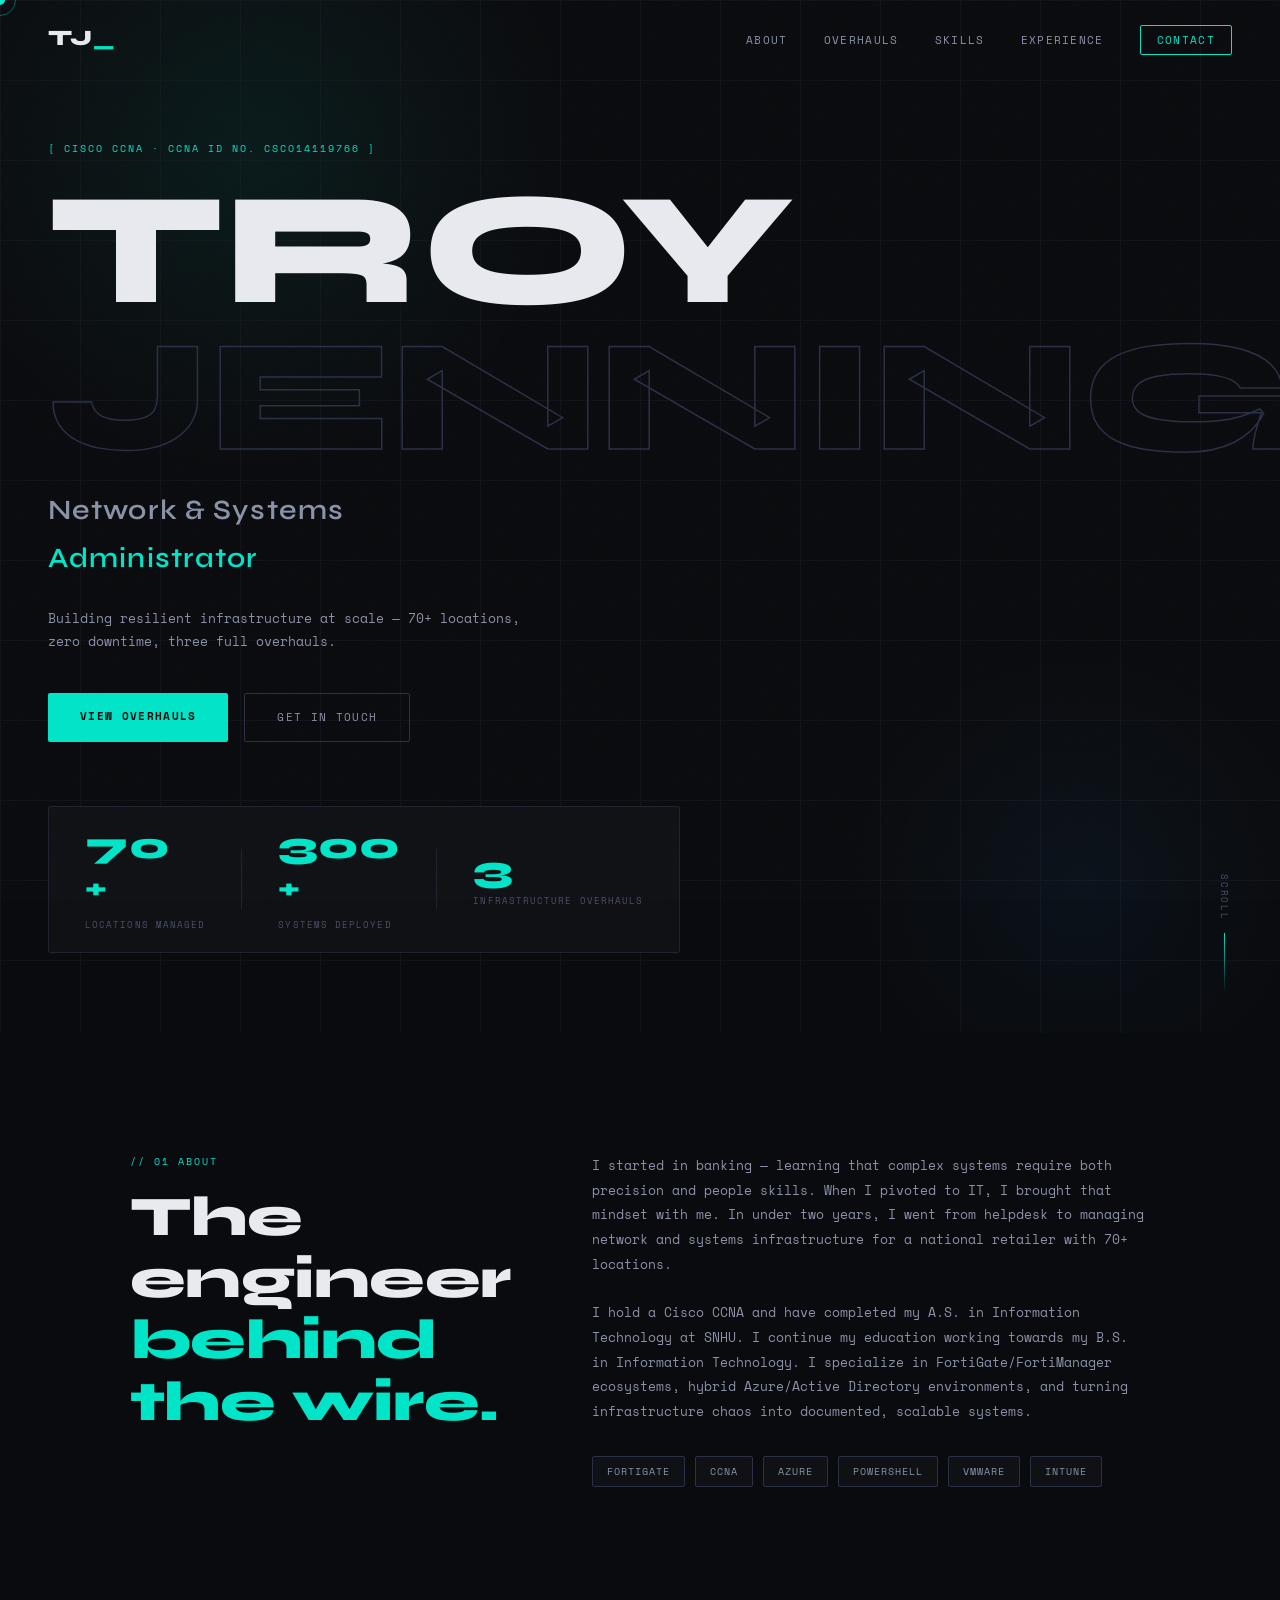
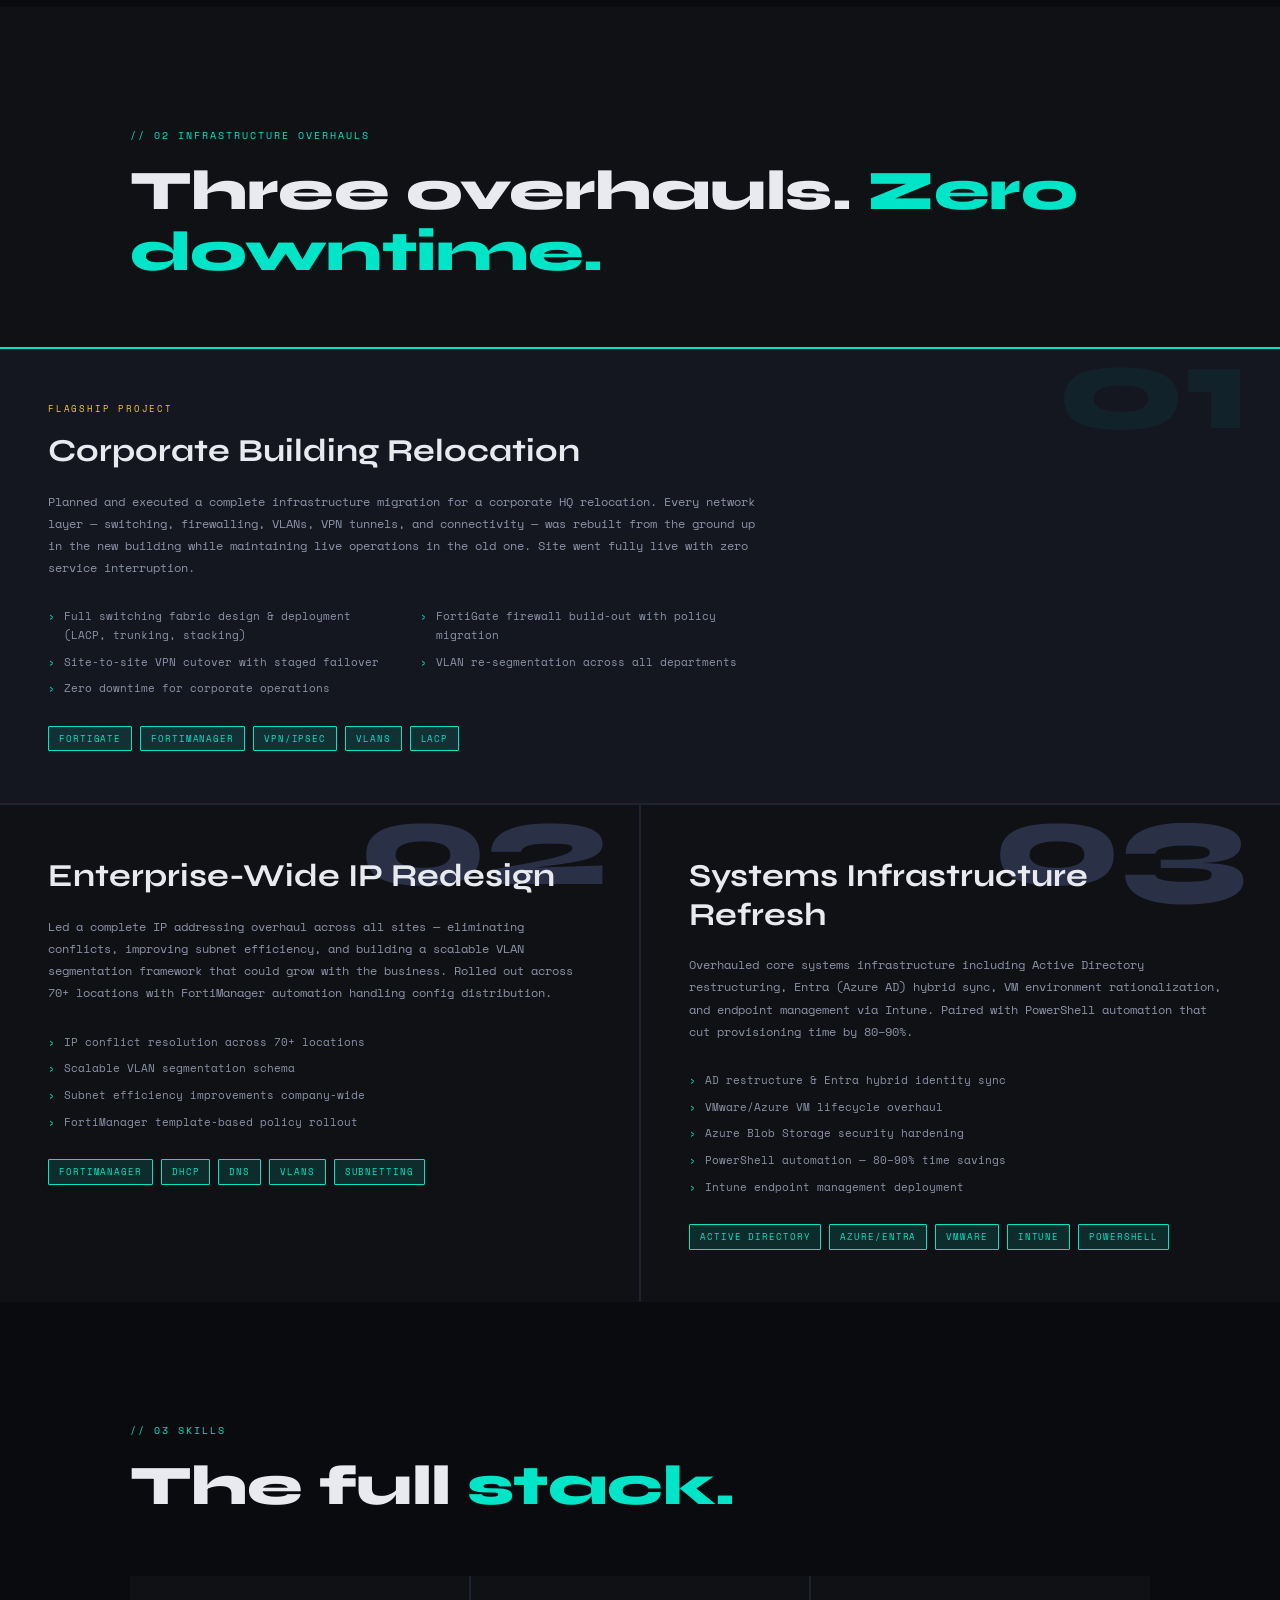
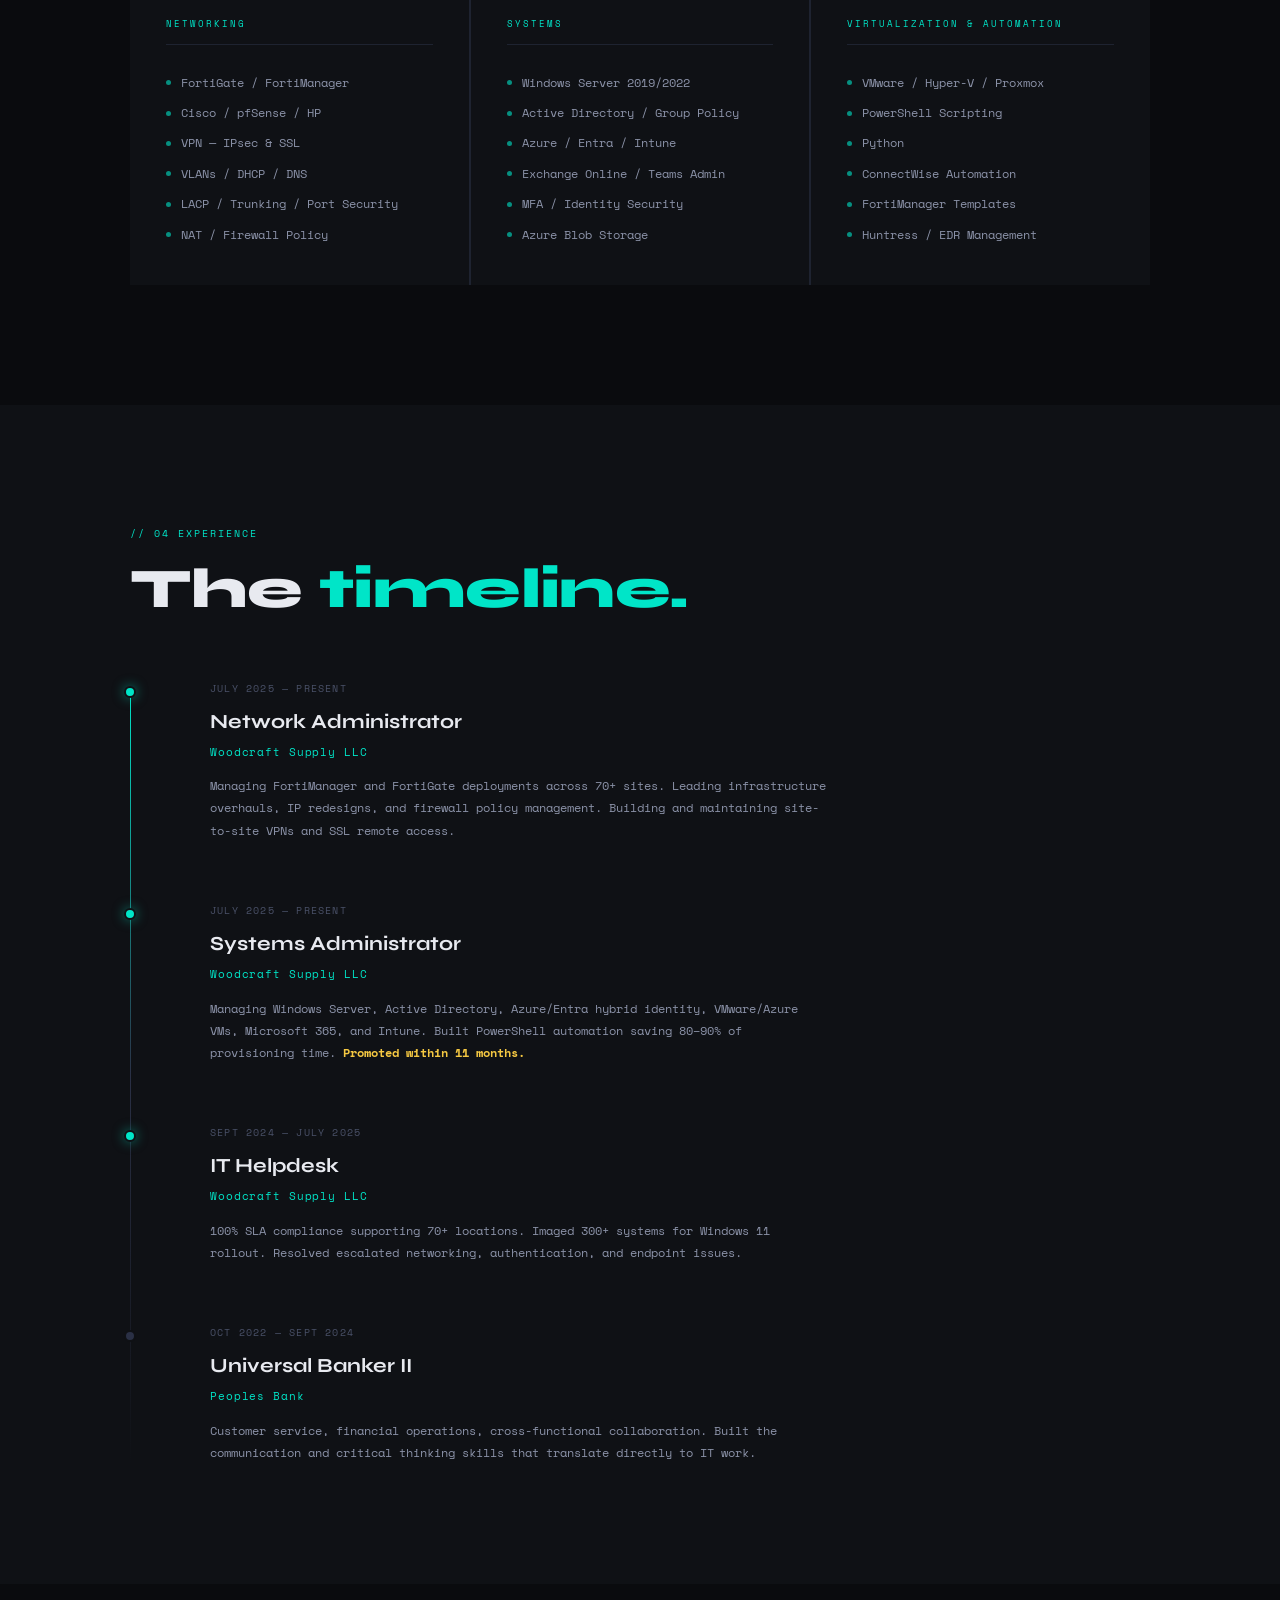
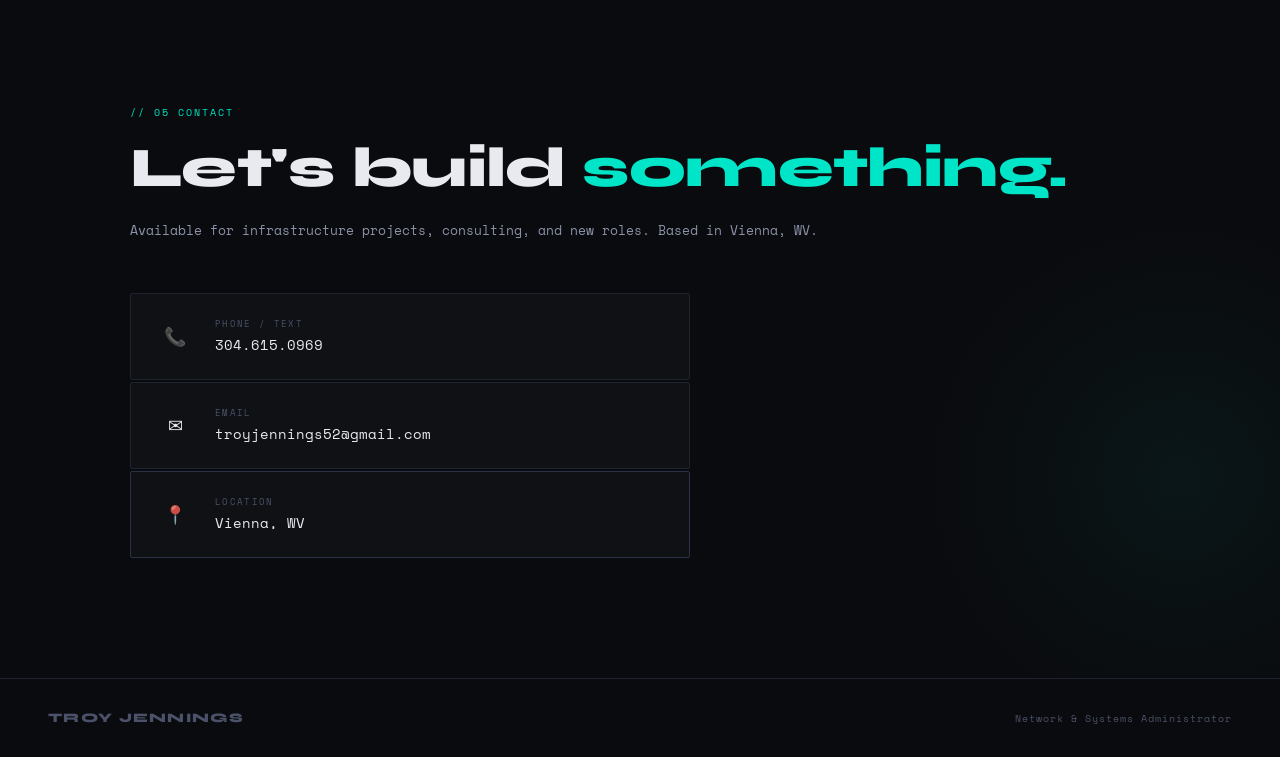
==== commit 85fec056: "initial commit" ====
--- a/index.html
+++ b/index.html
@@ -3,7 +3,7 @@
 <head>
   <meta charset="UTF-8" />
   <meta name="viewport" content="width=device-width, initial-scale=1.0" />
-  <title>Troy Jennings — Network & Systems Engineer</title>
+  <title>Troy Jennings — Network & Systems Administrator </title>
   <link rel="preconnect" href="https://fonts.googleapis.com" />
   <link rel="preconnect" href="https://fonts.gstatic.com" crossorigin />
   <link href="https://fonts.googleapis.com/css2?family=Syne:wght@400;600;700;800&family=Space+Mono:ital,wght@0,400;0,700;1,400&display=swap" rel="stylesheet" />
@@ -100,7 +100,7 @@
             I started in banking — learning that complex systems require both precision and people skills. When I pivoted to IT, I brought that mindset with me. In under two years, I went from helpdesk to managing network and systems infrastructure for a national retailer with 70+ locations.
           </p>
           <p class="about-text">
-            I hold a Cisco CCNA and am completing my B.S. in Information Technology at SNHU. I specialize in FortiGate/FortiManager ecosystems, hybrid Azure/Active Directory environments, and turning infrastructure chaos into documented, scalable systems.
+            I hold a Cisco CCNA and have completed my A.S. in Information Technology at SNHU. I continue my education working towards my B.S. in Information Technology. I specialize in FortiGate/FortiManager ecosystems, hybrid Azure/Active Directory environments, and turning infrastructure chaos into documented, scalable systems.
           </p>
           <div class="about-badges">
             <span class="badge">FortiGate</span>
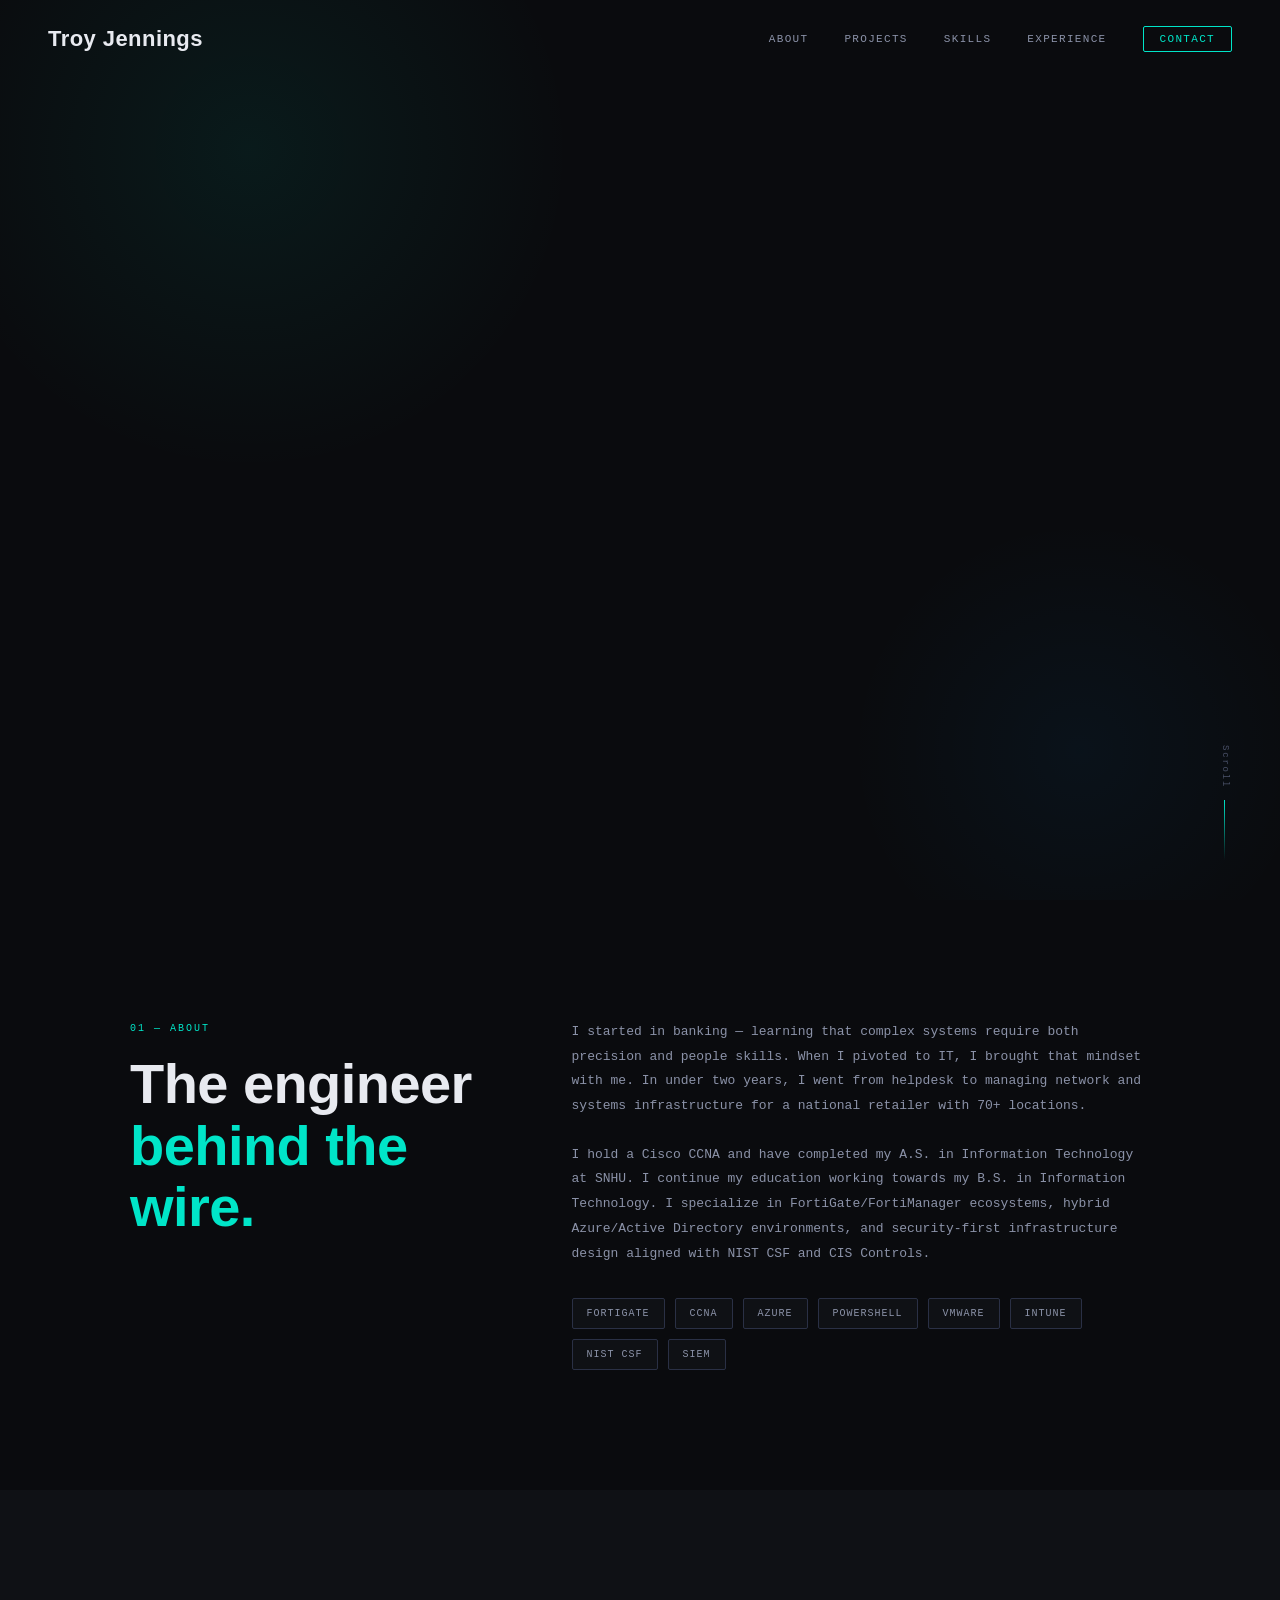
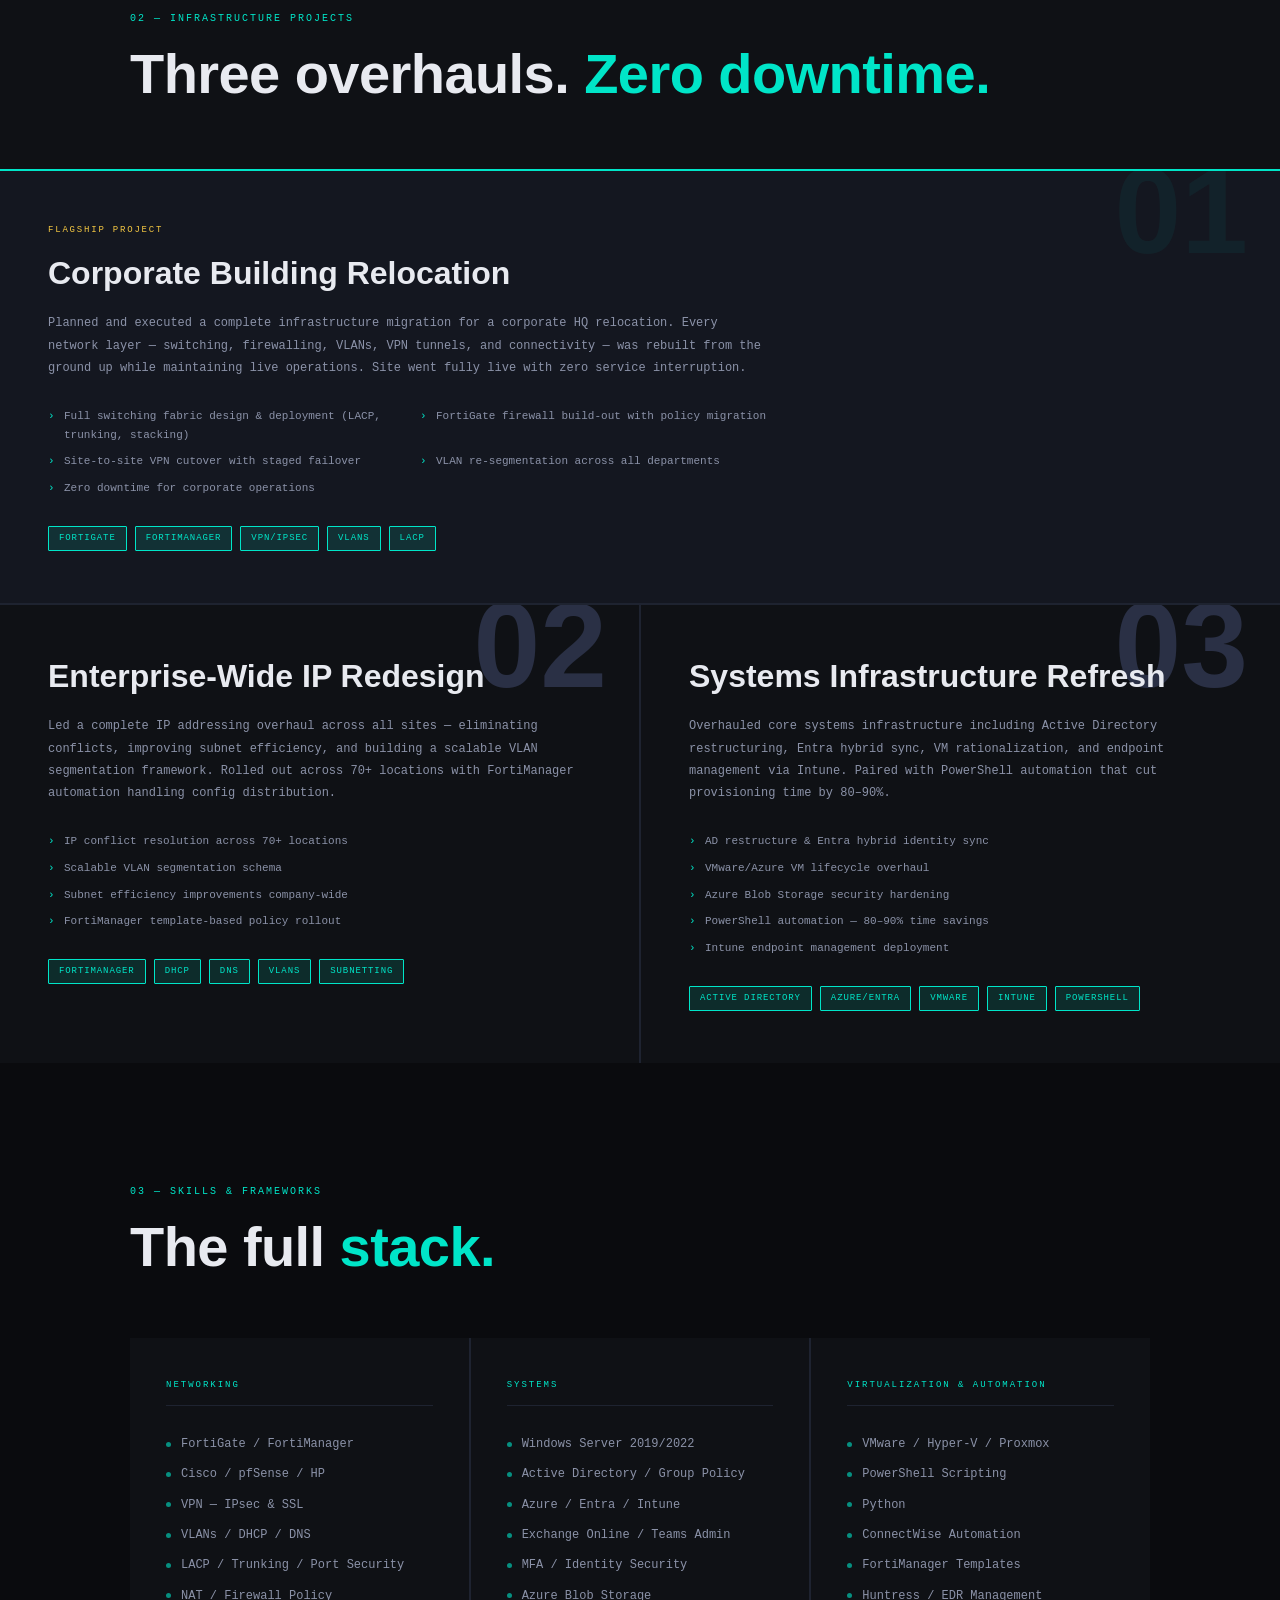
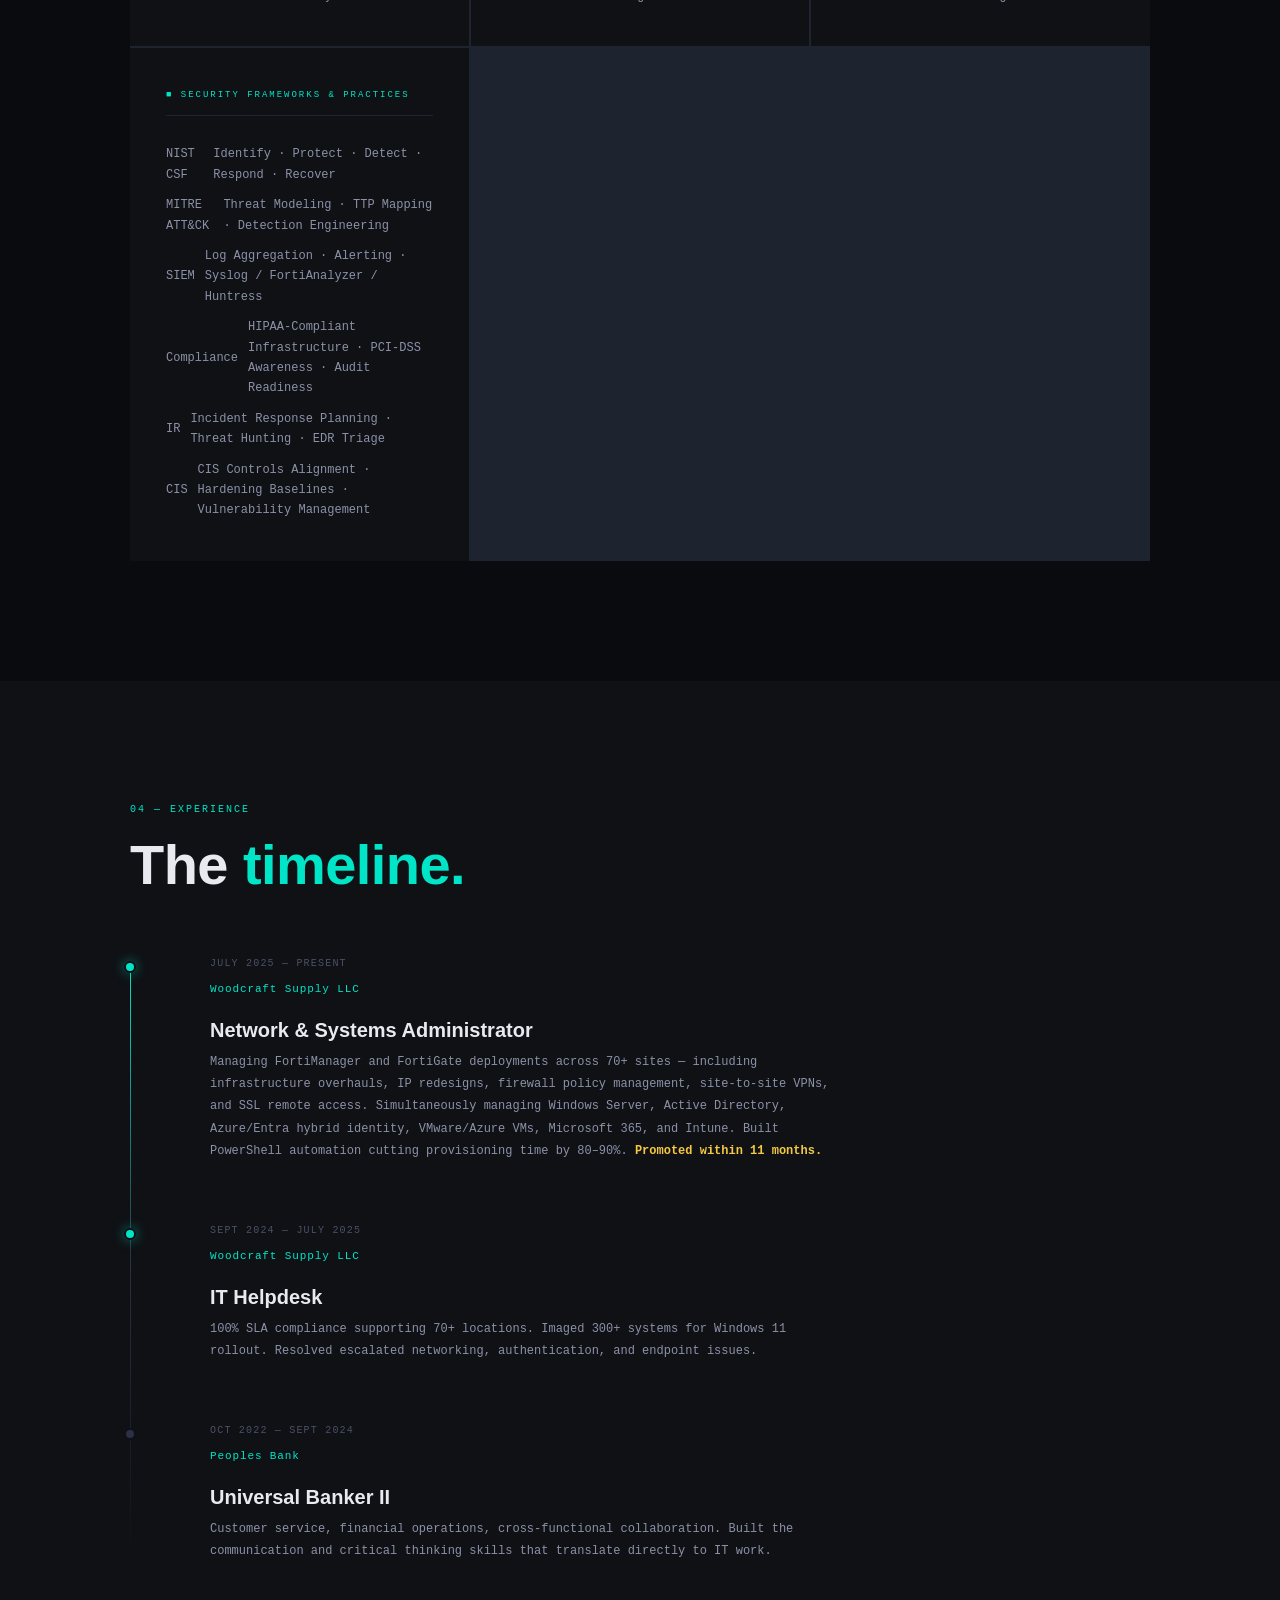
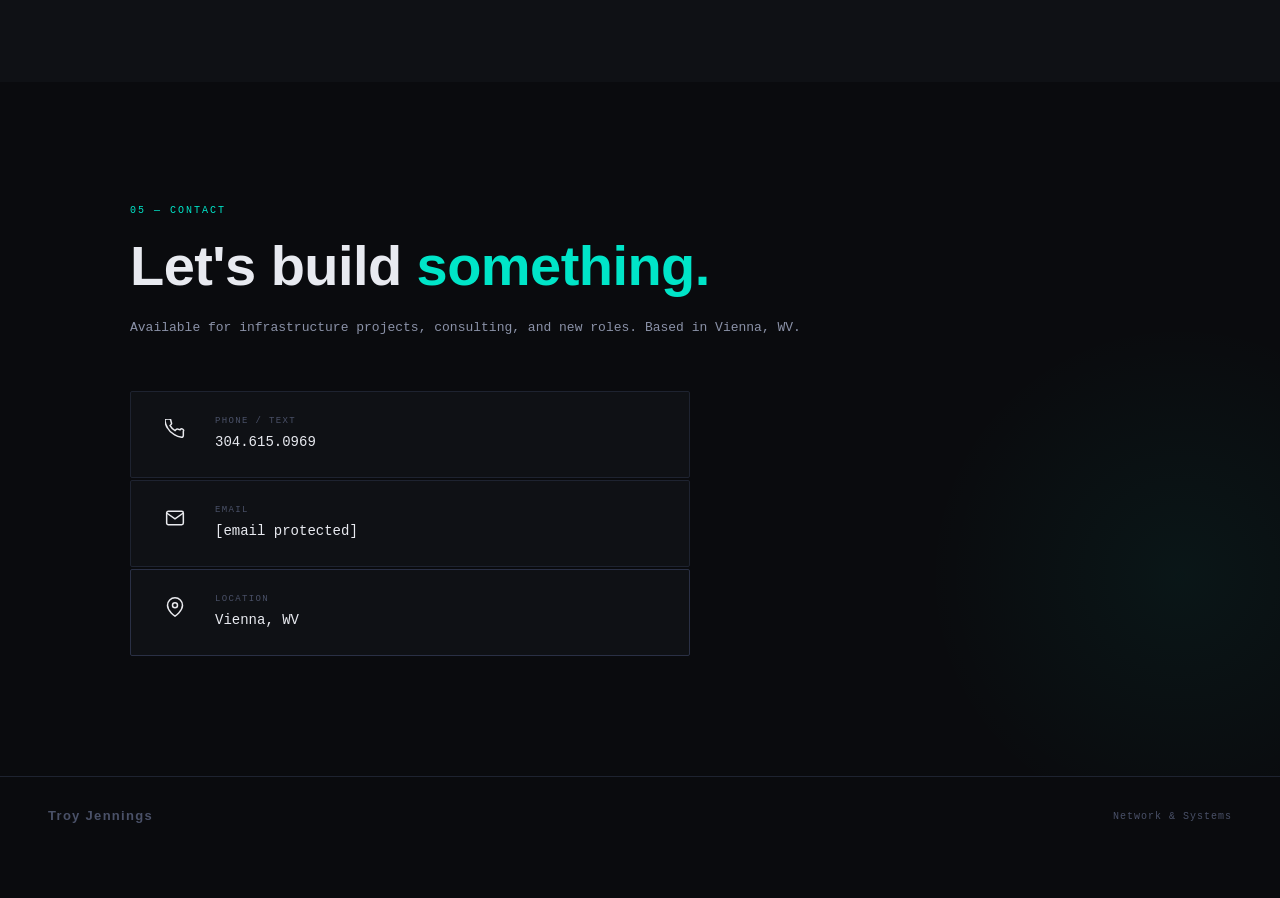
==== commit 3a24b7d8: "Update index.html" ====
--- a/index.html
+++ b/index.html
@@ -3,27 +3,20 @@
 <head>
   <meta charset="UTF-8" />
   <meta name="viewport" content="width=device-width, initial-scale=1.0" />
-  <title>Troy Jennings — Network & Systems Administrator </title>
+  <title>Troy Jennings — Network & Systems Administrator</title>
   <link rel="preconnect" href="https://fonts.googleapis.com" />
   <link rel="preconnect" href="https://fonts.gstatic.com" crossorigin />
-  <link href="https://fonts.googleapis.com/css2?family=Syne:wght@400;600;700;800&family=Space+Mono:ital,wght@0,400;0,700;1,400&display=swap" rel="stylesheet" />
+  <link href="https://fonts.googleapis.com/css2?family=DM+Sans:ital,opsz,wght@0,9..40,300;0,9..40,400;0,9..40,500;0,9..40,600;1,9..40,300;1,9..40,400&family=DM+Serif+Display:ital@0;1&family=DM+Mono:wght@400;500&display=swap" rel="stylesheet" />
   <link rel="stylesheet" href="style.css" />
 </head>
 <body>
 
-  <!-- Custom cursor -->
-  <div class="cursor" id="cursor"></div>
-  <div class="cursor-trail" id="cursorTrail"></div>
-
-  <!-- Noise overlay -->
-  <div class="noise"></div>
-
   <!-- ═══════════════════════════ NAV ═══════════════════════════ -->
   <nav id="nav">
-    <div class="nav-logo">TJ<span class="blink">_</span></div>
+    <div class="nav-logo">Troy Jennings</div>
     <ul class="nav-links">
       <li><a href="#about">About</a></li>
-      <li><a href="#overhauls">Overhauls</a></li>
+      <li><a href="#overhauls">Projects</a></li>
       <li><a href="#skills">Skills</a></li>
       <li><a href="#experience">Experience</a></li>
       <li><a href="#contact" class="nav-cta">Contact</a></li>
@@ -37,7 +30,7 @@
   <div class="mobile-menu" id="mobileMenu">
     <ul>
       <li><a href="#about" class="mobile-link">About</a></li>
-      <li><a href="#overhauls" class="mobile-link">Overhauls</a></li>
+      <li><a href="#overhauls" class="mobile-link">Projects</a></li>
       <li><a href="#skills" class="mobile-link">Skills</a></li>
       <li><a href="#experience" class="mobile-link">Experience</a></li>
       <li><a href="#contact" class="mobile-link">Contact</a></li>
@@ -46,25 +39,29 @@
 
   <!-- ═══════════════════════════ HERO ═══════════════════════════ -->
   <section class="hero" id="hero">
-    <div class="hero-grid-lines"></div>
+    <div class="hero-bg-pattern"></div>
     <div class="hero-content">
-      <div class="hero-tag reveal-up">[ CISCO CCNA · CCNA ID NO. CSCO14119766 ]</div>
+      <div class="hero-credential reveal-up">
+        <span class="credential-dot"></span>
+        Cisco CCNA &nbsp;·&nbsp; ID No. CSCO14119766
+      </div>
       <h1 class="hero-name reveal-up delay-1">
-        <span class="name-troy">TROY</span>
-        <span class="name-jennings">JENNINGS</span>
+        Troy<br/><em>Jennings</em>
       </h1>
       <div class="hero-title reveal-up delay-2">
-        <span class="title-line">Network &amp; Systems</span>
-        <span class="title-line accent">Administrator</span>
+        Network &amp; Systems Administrator
+        <span class="title-separator">—</span>
+        Security-Focused Infrastructure
       </div>
       <p class="hero-sub reveal-up delay-3">
-        Building resilient infrastructure at scale — 70+ locations, zero downtime, three full overhauls.
+        Building resilient, secure infrastructure at scale — 70+ locations, zero downtime, three full overhauls.
       </p>
       <div class="hero-actions reveal-up delay-4">
-        <a href="#overhauls" class="btn-primary">View Overhauls</a>
+        <a href="#overhauls" class="btn-primary">View Projects</a>
         <a href="#contact" class="btn-ghost">Get In Touch</a>
       </div>
     </div>
+
     <div class="hero-stats reveal-up delay-3">
       <div class="stat">
         <span class="stat-num" data-target="70">0</span><span class="stat-sym">+</span>
@@ -81,8 +78,9 @@
         <span class="stat-label">Infrastructure Overhauls</span>
       </div>
     </div>
+
     <div class="scroll-hint">
-      <span>SCROLL</span>
+      <span>Scroll</span>
       <div class="scroll-line"></div>
     </div>
   </section>
@@ -92,7 +90,7 @@
     <div class="container">
       <div class="about-grid">
         <div class="about-left">
-          <div class="section-label">// 01 ABOUT</div>
+          <div class="section-label">01 &mdash; About</div>
           <h2 class="section-heading">The engineer <br/><em>behind the wire.</em></h2>
         </div>
         <div class="about-right">
@@ -100,7 +98,7 @@
             I started in banking — learning that complex systems require both precision and people skills. When I pivoted to IT, I brought that mindset with me. In under two years, I went from helpdesk to managing network and systems infrastructure for a national retailer with 70+ locations.
           </p>
           <p class="about-text">
-            I hold a Cisco CCNA and have completed my A.S. in Information Technology at SNHU. I continue my education working towards my B.S. in Information Technology. I specialize in FortiGate/FortiManager ecosystems, hybrid Azure/Active Directory environments, and turning infrastructure chaos into documented, scalable systems.
+            I hold a Cisco CCNA and have completed my A.S. in Information Technology at SNHU. I continue my education working towards my B.S. in Information Technology. I specialize in FortiGate/FortiManager ecosystems, hybrid Azure/Active Directory environments, and security-first infrastructure design aligned with NIST CSF and CIS Controls.
           </p>
           <div class="about-badges">
             <span class="badge">FortiGate</span>
@@ -109,6 +107,8 @@
             <span class="badge">PowerShell</span>
             <span class="badge">VMware</span>
             <span class="badge">Intune</span>
+            <span class="badge">NIST CSF</span>
+            <span class="badge">SIEM</span>
           </div>
         </div>
       </div>
@@ -118,20 +118,19 @@
   <!-- ═══════════════════════════ OVERHAULS ═══════════════════════════ -->
   <section class="overhauls section" id="overhauls">
     <div class="container">
-      <div class="section-label">// 02 INFRASTRUCTURE OVERHAULS</div>
+      <div class="section-label">02 &mdash; Infrastructure Projects</div>
       <h2 class="section-heading">Three overhauls. <em>Zero downtime.</em></h2>
     </div>
 
     <div class="overhaul-cards">
 
-      <!-- Card 1 — Corporate Building Transfer -->
       <div class="overhaul-card card-featured" data-index="01">
         <div class="card-number">01</div>
         <div class="card-inner">
-          <div class="card-tag">FLAGSHIP PROJECT</div>
+          <div class="card-tag">Flagship Project</div>
           <h3 class="card-title">Corporate Building Relocation</h3>
           <p class="card-desc">
-            Planned and executed a complete infrastructure migration for a corporate HQ relocation. Every network layer — switching, firewalling, VLANs, VPN tunnels, and connectivity — was rebuilt from the ground up in the new building while maintaining live operations in the old one. Site went fully live with zero service interruption.
+            Planned and executed a complete infrastructure migration for a corporate HQ relocation. Every network layer — switching, firewalling, VLANs, VPN tunnels, and connectivity — was rebuilt from the ground up while maintaining live operations. Site went fully live with zero service interruption.
           </p>
           <ul class="card-highlights">
             <li>Full switching fabric design &amp; deployment (LACP, trunking, stacking)</li>
@@ -144,16 +143,14 @@
             <span>FortiGate</span><span>FortiManager</span><span>VPN/IPsec</span><span>VLANs</span><span>LACP</span>
           </div>
         </div>
-        <div class="card-glow"></div>
-      </div>
-
-      <!-- Card 2 — IP Redesign -->
+      </div>
+
       <div class="overhaul-card" data-index="02">
         <div class="card-number">02</div>
         <div class="card-inner">
           <h3 class="card-title">Enterprise-Wide IP Redesign</h3>
           <p class="card-desc">
-            Led a complete IP addressing overhaul across all sites — eliminating conflicts, improving subnet efficiency, and building a scalable VLAN segmentation framework that could grow with the business. Rolled out across 70+ locations with FortiManager automation handling config distribution.
+            Led a complete IP addressing overhaul across all sites — eliminating conflicts, improving subnet efficiency, and building a scalable VLAN segmentation framework. Rolled out across 70+ locations with FortiManager automation handling config distribution.
           </p>
           <ul class="card-highlights">
             <li>IP conflict resolution across 70+ locations</li>
@@ -165,16 +162,14 @@
             <span>FortiManager</span><span>DHCP</span><span>DNS</span><span>VLANs</span><span>Subnetting</span>
           </div>
         </div>
-        <div class="card-glow"></div>
-      </div>
-
-      <!-- Card 3 — Systems Infrastructure Refresh -->
+      </div>
+
       <div class="overhaul-card" data-index="03">
         <div class="card-number">03</div>
         <div class="card-inner">
           <h3 class="card-title">Systems Infrastructure Refresh</h3>
           <p class="card-desc">
-            Overhauled core systems infrastructure including Active Directory restructuring, Entra (Azure AD) hybrid sync, VM environment rationalization, and endpoint management via Intune. Paired with PowerShell automation that cut provisioning time by 80–90%.
+            Overhauled core systems infrastructure including Active Directory restructuring, Entra hybrid sync, VM rationalization, and endpoint management via Intune. Paired with PowerShell automation that cut provisioning time by 80–90%.
           </p>
           <ul class="card-highlights">
             <li>AD restructure &amp; Entra hybrid identity sync</li>
@@ -187,7 +182,6 @@
             <span>Active Directory</span><span>Azure/Entra</span><span>VMware</span><span>Intune</span><span>PowerShell</span>
           </div>
         </div>
-        <div class="card-glow"></div>
       </div>
 
     </div>
@@ -196,13 +190,13 @@
   <!-- ═══════════════════════════ SKILLS ═══════════════════════════ -->
   <section class="skills section" id="skills">
     <div class="container">
-      <div class="section-label">// 03 SKILLS</div>
+      <div class="section-label">03 &mdash; Skills &amp; Frameworks</div>
       <h2 class="section-heading">The full <em>stack.</em></h2>
 
       <div class="skills-grid">
 
         <div class="skill-group">
-          <div class="skill-group-label">NETWORKING</div>
+          <div class="skill-group-label">Networking</div>
           <div class="skill-items">
             <div class="skill-item"><span class="skill-dot"></span>FortiGate / FortiManager</div>
             <div class="skill-item"><span class="skill-dot"></span>Cisco / pfSense / HP</div>
@@ -214,7 +208,7 @@
         </div>
 
         <div class="skill-group">
-          <div class="skill-group-label">SYSTEMS</div>
+          <div class="skill-group-label">Systems</div>
           <div class="skill-items">
             <div class="skill-item"><span class="skill-dot"></span>Windows Server 2019/2022</div>
             <div class="skill-item"><span class="skill-dot"></span>Active Directory / Group Policy</div>
@@ -226,7 +220,7 @@
         </div>
 
         <div class="skill-group">
-          <div class="skill-group-label">VIRTUALIZATION &amp; AUTOMATION</div>
+          <div class="skill-group-label">Virtualization &amp; Automation</div>
           <div class="skill-items">
             <div class="skill-item"><span class="skill-dot"></span>VMware / Hyper-V / Proxmox</div>
             <div class="skill-item"><span class="skill-dot"></span>PowerShell Scripting</div>
@@ -237,6 +231,39 @@
           </div>
         </div>
 
+        <div class="skill-group skill-group--security">
+          <div class="skill-group-label">
+            <span class="security-label-icon">&#9632;</span>
+            Security Frameworks &amp; Practices
+          </div>
+          <div class="skill-items">
+            <div class="skill-item skill-item--framework">
+              <span class="framework-tag">NIST CSF</span>
+              Identify · Protect · Detect · Respond · Recover
+            </div>
+            <div class="skill-item skill-item--framework">
+              <span class="framework-tag">MITRE ATT&amp;CK</span>
+              Threat Modeling · TTP Mapping · Detection Engineering
+            </div>
+            <div class="skill-item skill-item--framework">
+              <span class="framework-tag">SIEM</span>
+              Log Aggregation · Alerting · Syslog / FortiAnalyzer / Huntress
+            </div>
+            <div class="skill-item skill-item--framework">
+              <span class="framework-tag">Compliance</span>
+              HIPAA-Compliant Infrastructure · PCI-DSS Awareness · Audit Readiness
+            </div>
+            <div class="skill-item skill-item--framework">
+              <span class="framework-tag">IR</span>
+              Incident Response Planning · Threat Hunting · EDR Triage
+            </div>
+            <div class="skill-item skill-item--framework">
+              <span class="framework-tag">CIS</span>
+              CIS Controls Alignment · Hardening Baselines · Vulnerability Management
+            </div>
+          </div>
+        </div>
+
       </div>
     </div>
   </section>
@@ -244,47 +271,43 @@
   <!-- ═══════════════════════════ EXPERIENCE ═══════════════════════════ -->
   <section class="experience section" id="experience">
     <div class="container">
-      <div class="section-label">// 04 EXPERIENCE</div>
+      <div class="section-label">04 &mdash; Experience</div>
       <h2 class="section-heading">The <em>timeline.</em></h2>
 
       <div class="timeline">
 
         <div class="timeline-item">
           <div class="timeline-dot"></div>
-          <div class="timeline-date">July 2025 — Present</div>
+          <div class="timeline-meta">
+            <div class="timeline-date">July 2025 — Present</div>
+            <div class="timeline-company">Woodcraft Supply LLC</div>
+          </div>
           <div class="timeline-content">
-            <div class="timeline-role">Network Administrator</div>
-            <div class="timeline-company">Woodcraft Supply LLC</div>
-            <p>Managing FortiManager and FortiGate deployments across 70+ sites. Leading infrastructure overhauls, IP redesigns, and firewall policy management. Building and maintaining site-to-site VPNs and SSL remote access.</p>
+            <div class="timeline-role">Network &amp; Systems Administrator</div>
+            <p>Managing FortiManager and FortiGate deployments across 70+ sites — including infrastructure overhauls, IP redesigns, firewall policy management, site-to-site VPNs, and SSL remote access. Simultaneously managing Windows Server, Active Directory, Azure/Entra hybrid identity, VMware/Azure VMs, Microsoft 365, and Intune. Built PowerShell automation cutting provisioning time by 80–90%. <strong>Promoted within 11 months.</strong></p>
           </div>
         </div>
 
         <div class="timeline-item">
           <div class="timeline-dot"></div>
-          <div class="timeline-date">July 2025 — Present</div>
-          <div class="timeline-content">
-            <div class="timeline-role">Systems Administrator</div>
+          <div class="timeline-meta">
+            <div class="timeline-date">Sept 2024 — July 2025</div>
             <div class="timeline-company">Woodcraft Supply LLC</div>
-            <p>Managing Windows Server, Active Directory, Azure/Entra hybrid identity, VMware/Azure VMs, Microsoft 365, and Intune. Built PowerShell automation saving 80–90% of provisioning time. <strong>Promoted within 11 months.</strong></p>
-          </div>
-        </div>
-
-        <div class="timeline-item">
-          <div class="timeline-dot"></div>
-          <div class="timeline-date">Sept 2024 — July 2025</div>
+          </div>
           <div class="timeline-content">
             <div class="timeline-role">IT Helpdesk</div>
-            <div class="timeline-company">Woodcraft Supply LLC</div>
             <p>100% SLA compliance supporting 70+ locations. Imaged 300+ systems for Windows 11 rollout. Resolved escalated networking, authentication, and endpoint issues.</p>
           </div>
         </div>
 
-        <div class="timeline-item">
+        <div class="timeline-item timeline-item--muted">
           <div class="timeline-dot timeline-dot--muted"></div>
-          <div class="timeline-date">Oct 2022 — Sept 2024</div>
+          <div class="timeline-meta">
+            <div class="timeline-date">Oct 2022 — Sept 2024</div>
+            <div class="timeline-company">Peoples Bank</div>
+          </div>
           <div class="timeline-content">
             <div class="timeline-role">Universal Banker II</div>
-            <div class="timeline-company">Peoples Bank</div>
             <p>Customer service, financial operations, cross-functional collaboration. Built the communication and critical thinking skills that translate directly to IT work.</p>
           </div>
         </div>
@@ -296,27 +319,33 @@
   <!-- ═══════════════════════════ CONTACT ═══════════════════════════ -->
   <section class="contact section" id="contact">
     <div class="container">
-      <div class="section-label">// 05 CONTACT</div>
+      <div class="section-label">05 &mdash; Contact</div>
       <h2 class="section-heading">Let's build <em>something.</em></h2>
       <p class="contact-sub">Available for infrastructure projects, consulting, and new roles. Based in Vienna, WV.</p>
 
       <div class="contact-links">
         <a href="tel:3046150969" class="contact-link">
-          <span class="contact-icon">📞</span>
+          <span class="contact-icon">
+            <svg width="20" height="20" fill="none" stroke="currentColor" stroke-width="1.8" viewBox="0 0 24 24"><path d="M22 16.92v3a2 2 0 01-2.18 2 19.79 19.79 0 01-8.63-3.07A19.5 19.5 0 013.07 10.8a19.79 19.79 0 01-3.07-8.63A2 2 0 012 0h3a2 2 0 012 1.72c.127.96.361 1.903.7 2.81a2 2 0 01-.45 2.11L6.09 7.91a16 16 0 006 6l1.27-1.27a2 2 0 012.11-.45c.907.339 1.85.573 2.81.7A2 2 0 0122 14.92z"/></svg>
+          </span>
           <span class="contact-text">
             <span class="contact-type">Phone / Text</span>
             <span class="contact-value">304.615.0969</span>
           </span>
         </a>
-        <a href="mailto:troyjennings52@gmail.com" class="contact-link">
-          <span class="contact-icon">✉</span>
+        <a href="/cdn-cgi/l/email-protection#2e5a5c4157444b40404740495d1b1c6e49434f4742004d4143" class="contact-link">
+          <span class="contact-icon">
+            <svg width="20" height="20" fill="none" stroke="currentColor" stroke-width="1.8" viewBox="0 0 24 24"><path d="M4 4h16c1.1 0 2 .9 2 2v12c0 1.1-.9 2-2 2H4c-1.1 0-2-.9-2-2V6c0-1.1.9-2 2-2z"/><polyline points="22,6 12,13 2,6"/></svg>
+          </span>
           <span class="contact-text">
             <span class="contact-type">Email</span>
-            <span class="contact-value">troyjennings52@gmail.com</span>
+            <span class="contact-value"><span class="__cf_email__" data-cfemail="4e3a3c2137242b20202720293d7b7c0e29232f2722602d2123">[email&#160;protected]</span></span>
           </span>
         </a>
         <div class="contact-link contact-link--info">
-          <span class="contact-icon">📍</span>
+          <span class="contact-icon">
+            <svg width="20" height="20" fill="none" stroke="currentColor" stroke-width="1.8" viewBox="0 0 24 24"><path d="M21 10c0 7-9 13-9 13s-9-6-9-13a9 9 0 0118 0z"/><circle cx="12" cy="10" r="3"/></svg>
+          </span>
           <span class="contact-text">
             <span class="contact-type">Location</span>
             <span class="contact-value">Vienna, WV</span>
@@ -329,11 +358,5 @@
   <!-- ═══════════════════════════ FOOTER ═══════════════════════════ -->
   <footer class="footer">
     <div class="footer-inner">
-      <span class="footer-name">TROY JENNINGS</span>
-      <span class="footer-copy">Network &amp; Systems Administrator</span>
-    </div>
-  </footer>
-
-  <script src="script.js"></script>
-</body>
-</html>
+      <span class="footer-name">Troy Jennings</span>
+      <span class="footer-copy">Network &amp; Systems
--- a/style.css
+++ b/style.css
@@ -250,18 +250,21 @@
   letter-spacing: -0.01em;
   display: flex; flex-direction: column;
   margin-bottom: 16px;
+  overflow: visible;
+  width: 100%;
 }
 
 .name-troy {
-  font-size: clamp(80px, 14vw, 160px);
+  font-size: clamp(60px, 10vw, 130px);
   color: var(--text);
 }
 
 .name-jennings {
-  font-size: clamp(80px, 14vw, 160px);
+  font-size: clamp(60px, 10vw, 130px);
   color: transparent;
   -webkit-text-stroke: 1.5px var(--border-2);
   transition: -webkit-text-stroke 0.3s;
+  white-space: nowrap;
 }
 
 .hero:hover .name-jennings {
@@ -877,7 +880,7 @@
 @media (max-width: 600px) {
   .section { padding: 80px 0; }
   .section-heading { font-size: 28px; }
-  .name-troy, .name-jennings { font-size: 60px; }
+  .name-troy, .name-jennings { font-size: clamp(36px, 11vw, 60px); }
   .hero-title { font-size: 18px; }
   .card-highlights { grid-template-columns: 1fr; }
 }
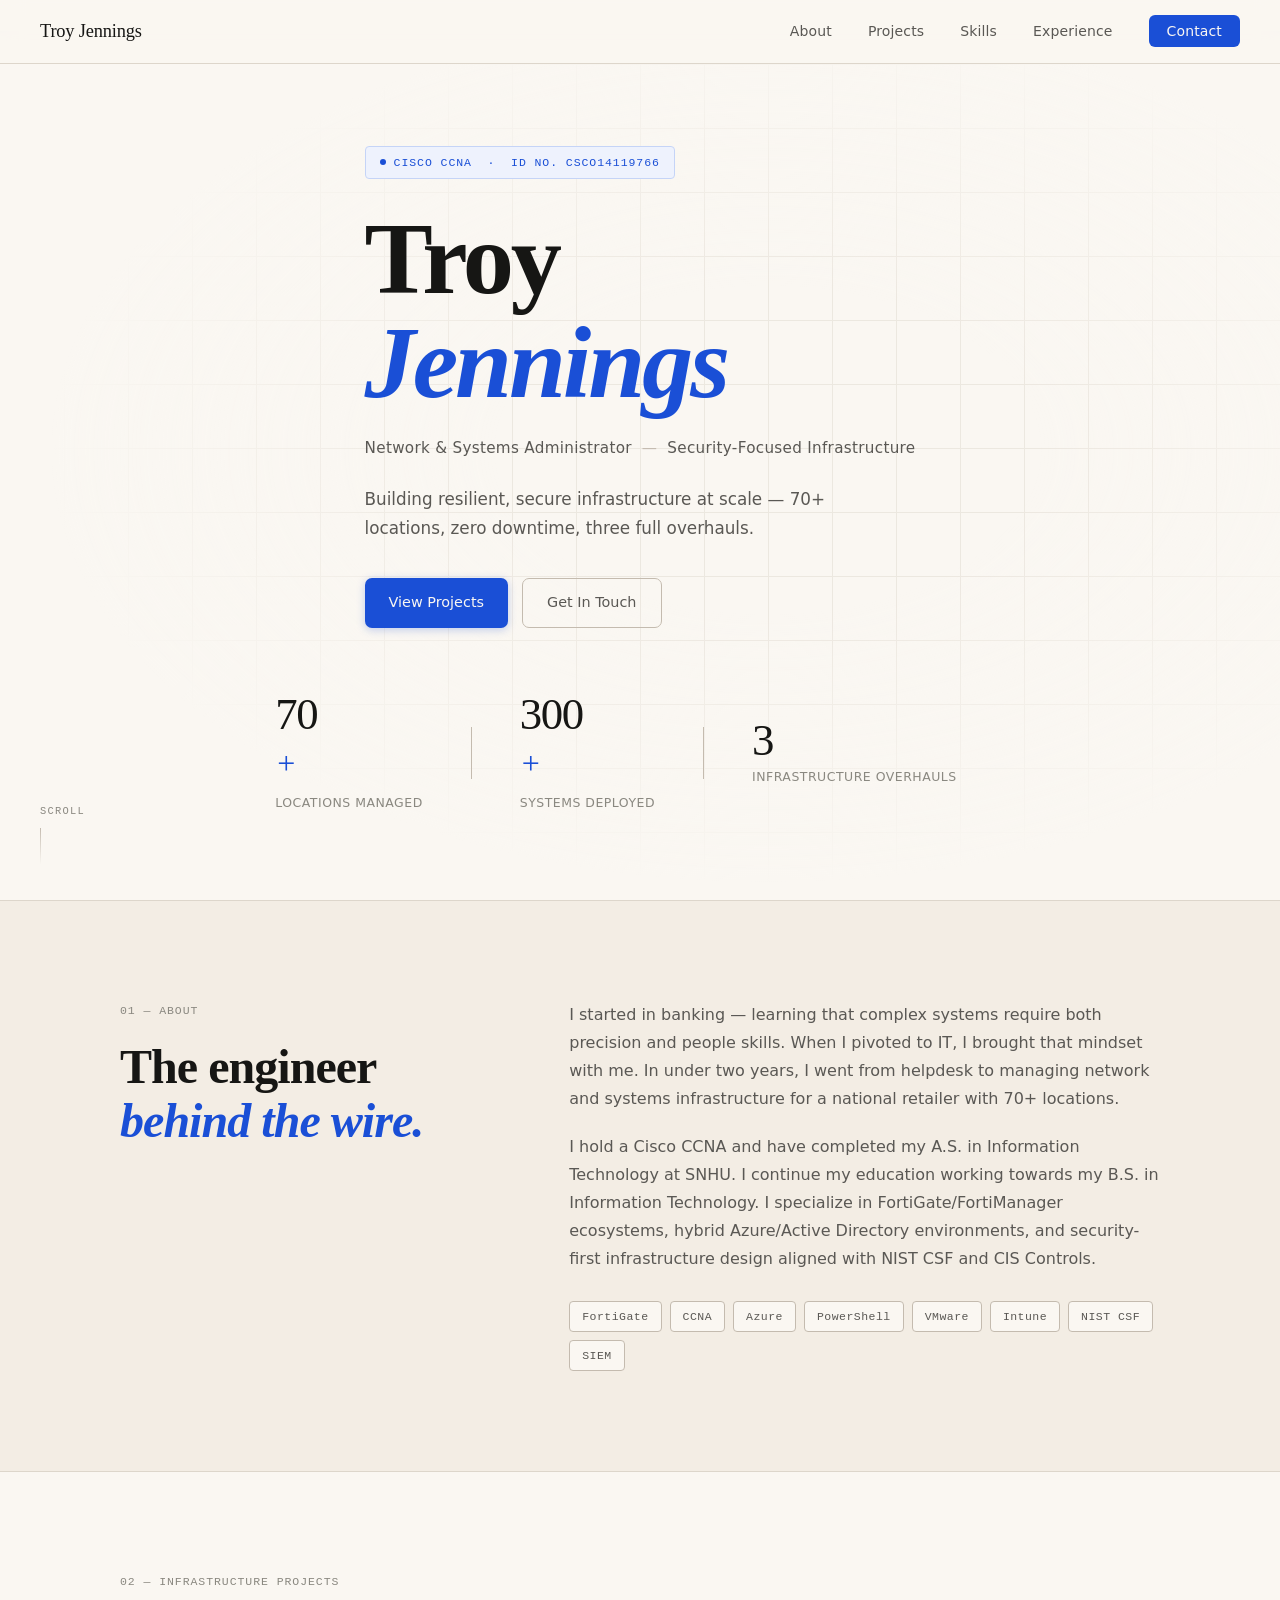
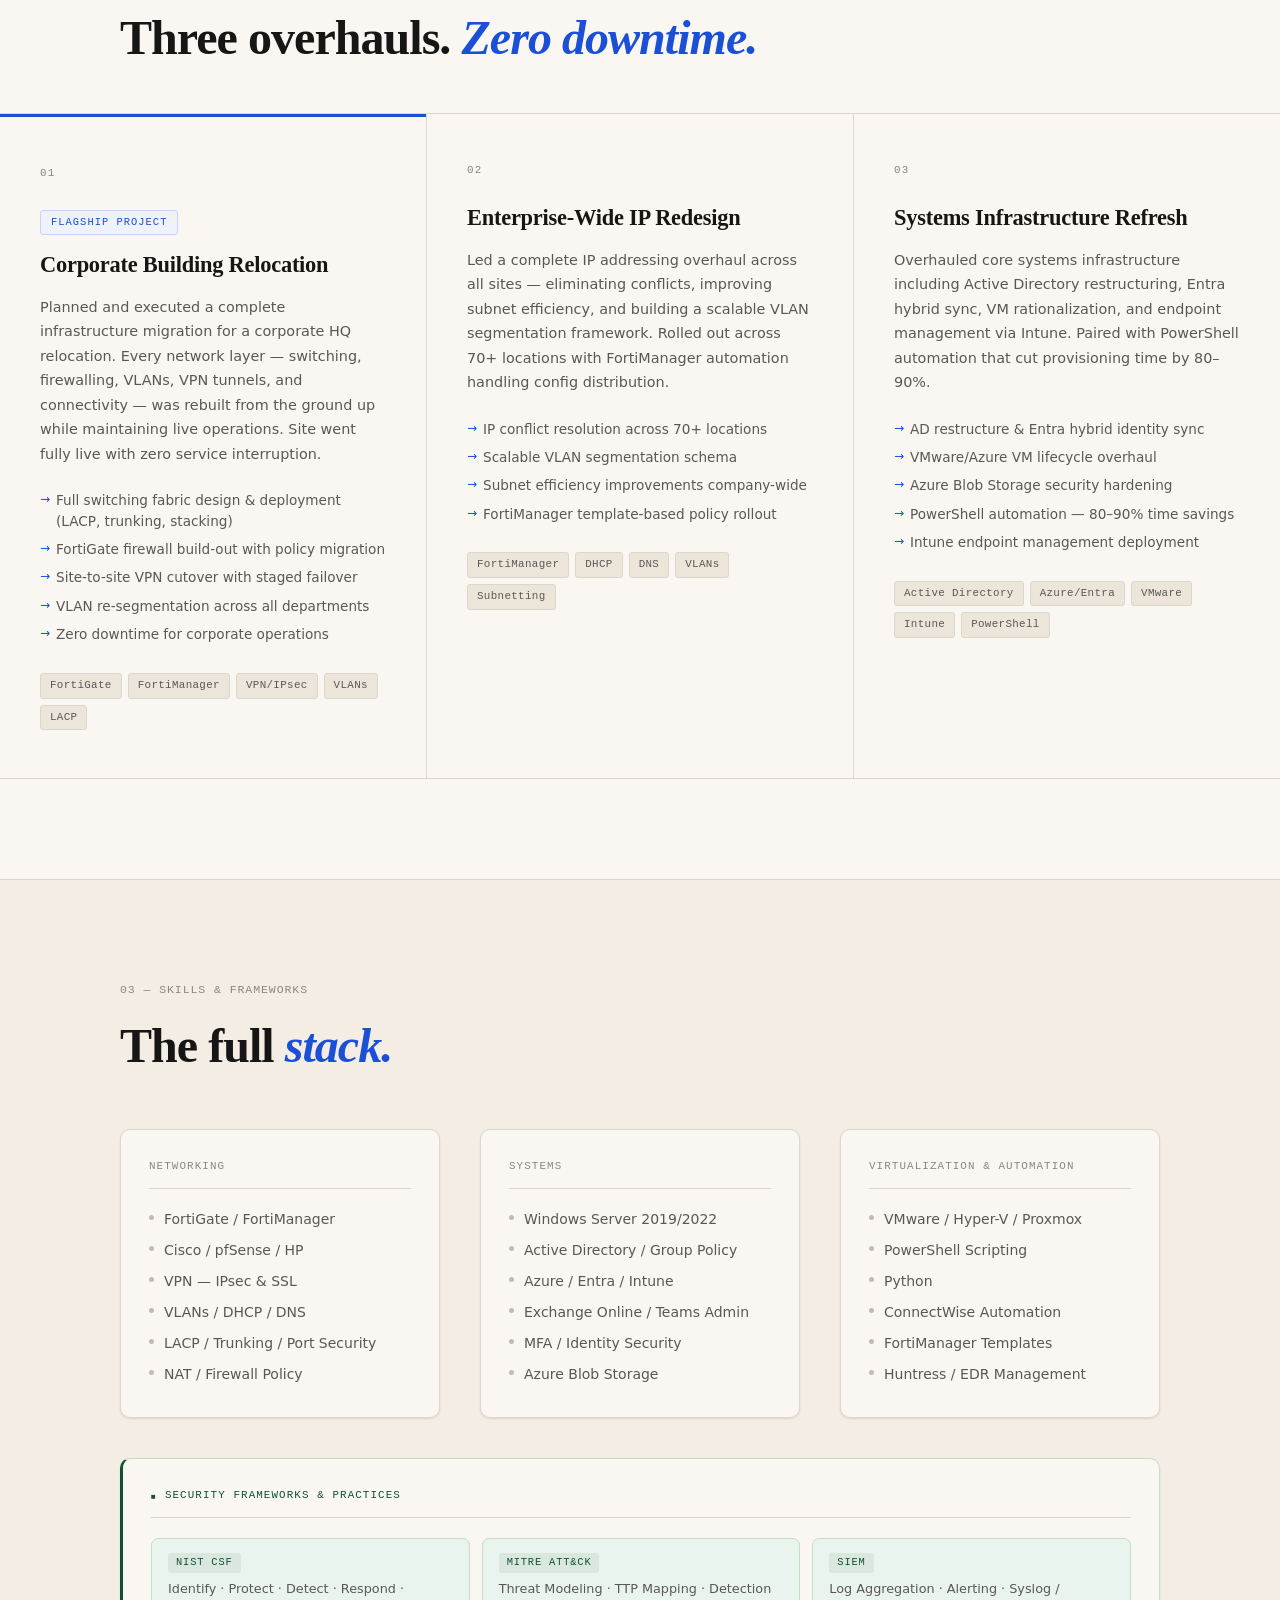
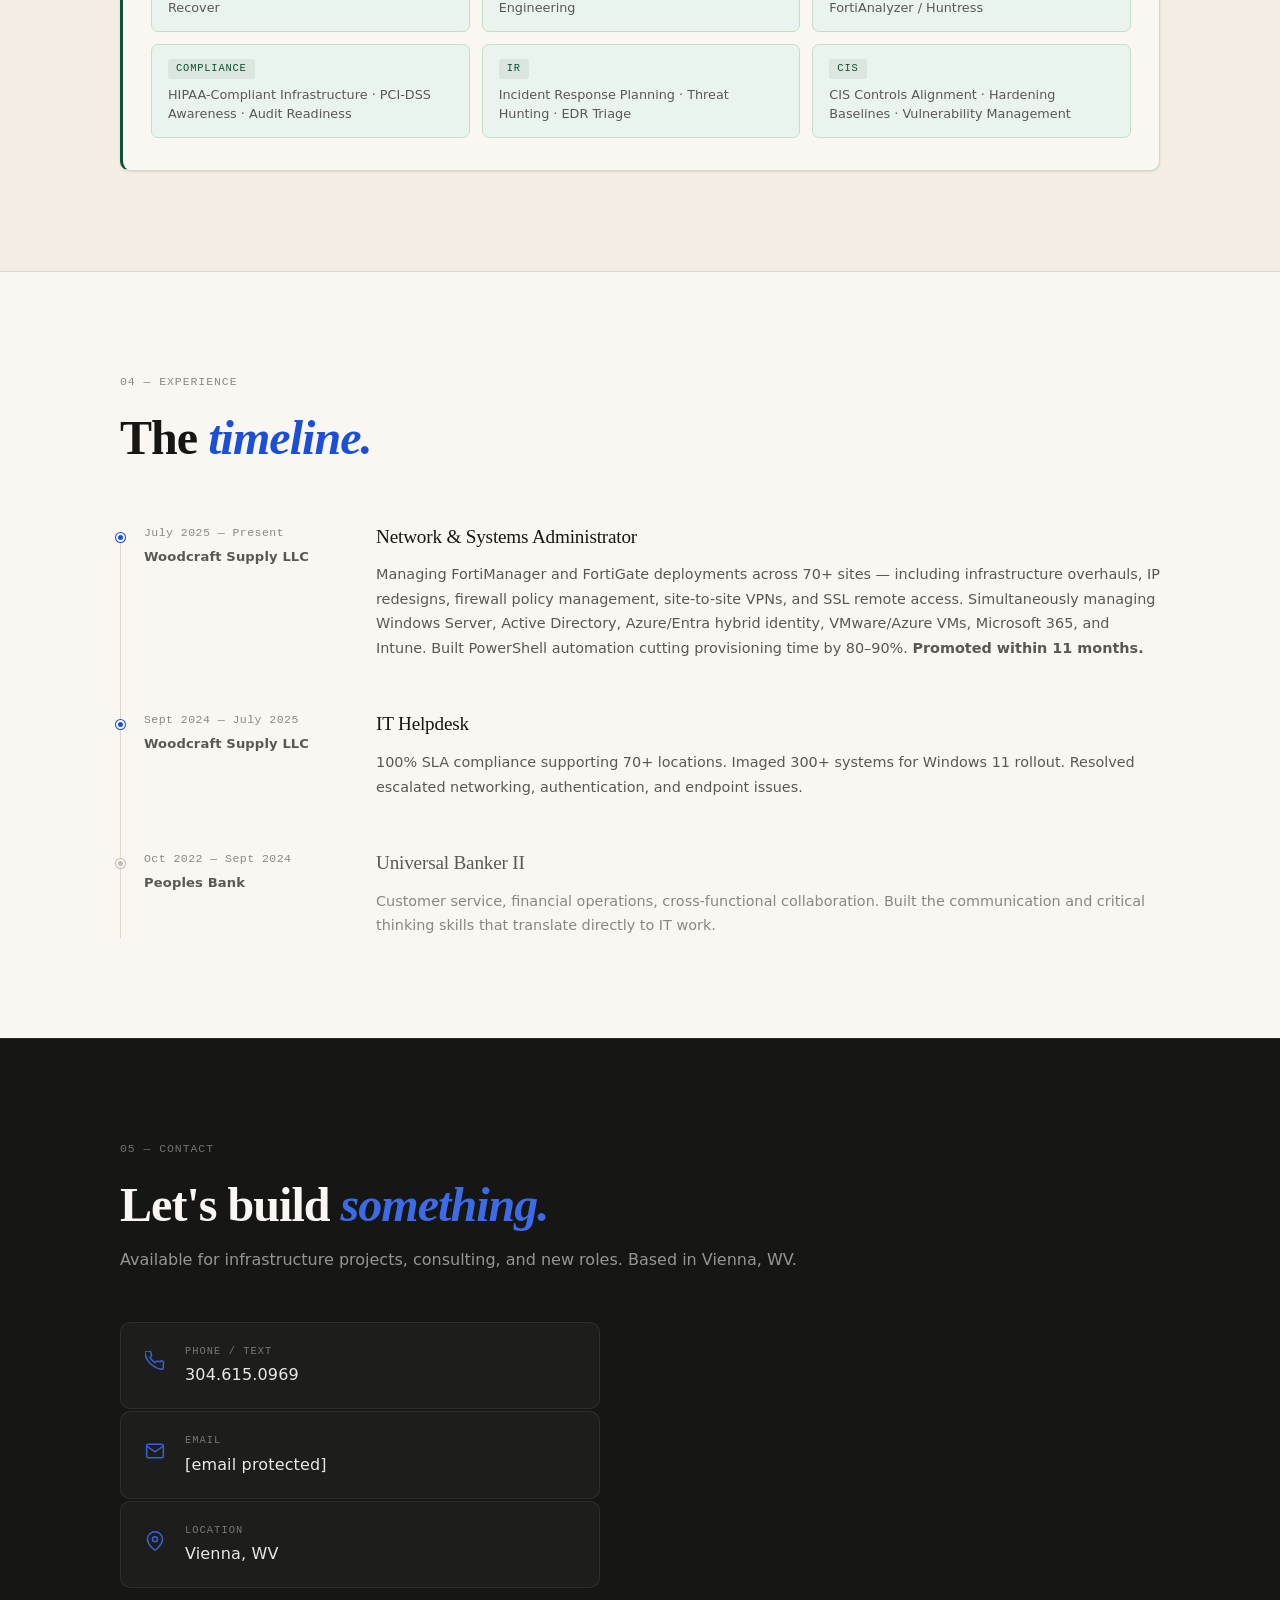
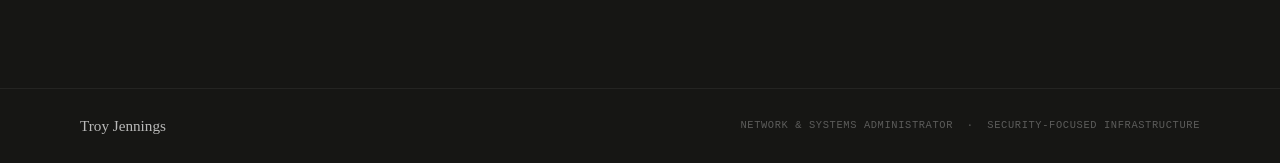
==== commit 738dc76f: "Update index.html" ====
--- a/index.html
+++ b/index.html
@@ -359,4 +359,12 @@
   <footer class="footer">
     <div class="footer-inner">
       <span class="footer-name">Troy Jennings</span>
-      <span class="footer-copy">Network &amp; Systems
+      <span class="footer-copy">Network &amp; Systems Administrator &nbsp;·&nbsp; Security-Focused Infrastructure</span>
+    </div>
+  </footer>
+
+  <script src="script.js"></script>
+
+
+</body>
+</html>
--- a/style.css
+++ b/style.css
@@ -1,331 +1,340 @@
 /* ═══════════════════════════════════════════════
-   TROY JENNINGS — Portfolio
-   Aesthetic: Industrial terminal meets dark luxury
-   Fonts: Syne (display) + Space Mono (technical)
+   TROY JENNINGS — style.css
+   Clean & Professional · Security-Focused
 ═══════════════════════════════════════════════ */
 
-/* ── RESET & BASE ── */
+/* ── Tokens ── */
+:root {
+  --white:       #faf7f2;
+  --off-white:   #f3ede4;
+  --surface:     #ece5da;
+  --border:      #ddd6cb;
+  --border-mid:  #c4bbaf;
+  --ink-muted:   #8a8880;
+  --ink-mid:     #5a5854;
+  --ink:         #2a2926;
+  --ink-dark:    #161614;
+
+  --accent:      #1a4fd6;
+  --accent-dark: #1240b0;
+  --accent-bg:   #eef2fd;
+  --accent-mid:  #3d6be8;
+
+  --security:    #0f5132;
+  --security-bg: #eaf4ee;
+  --security-border: #c3dfc8;
+
+  --featured-border: #1a4fd6;
+
+  --font-sans:  'DM Sans', system-ui, sans-serif;
+  --font-serif: 'DM Serif Display', Georgia, serif;
+  --font-mono:  'DM Mono', 'Courier New', monospace;
+
+  --nav-h: 64px;
+  --radius: 10px;
+  --radius-lg: 16px;
+
+  --shadow-sm: 0 1px 3px rgba(0,0,0,.06), 0 1px 2px rgba(0,0,0,.04);
+  --shadow-md: 0 4px 16px rgba(0,0,0,.08), 0 1px 4px rgba(0,0,0,.04);
+  --shadow-lg: 0 12px 40px rgba(0,0,0,.10), 0 2px 8px rgba(0,0,0,.04);
+}
+
+/* ── Reset & Base ── */
 *, *::before, *::after { box-sizing: border-box; margin: 0; padding: 0; }
 
-:root {
-  --bg:        #0a0b0e;
-  --bg-2:      #0f1115;
-  --bg-3:      #141720;
-  --border:    #1e2330;
-  --border-2:  #2a3045;
-  --text:      #e8eaf0;
-  --text-2:    #8b92a8;
-  --text-3:    #4a5168;
-  --accent:    #00e5c8;
-  --accent-2:  #0099ff;
-  --accent-dim:#00e5c820;
-  --gold:      #f5c842;
-  --red:       #ff4d6d;
-  --font-disp: 'Syne', sans-serif;
-  --font-mono: 'Space Mono', monospace;
-  --ease:      cubic-bezier(0.16, 1, 0.3, 1);
-}
-
-html { scroll-behavior: smooth; }
+html {
+  scroll-behavior: smooth;
+  font-size: 16px;
+}
 
 body {
-  background: var(--bg);
-  color: var(--text);
-  font-family: var(--font-mono);
-  font-size: 14px;
-  line-height: 1.7;
-  overflow-x: hidden;
-  cursor: none;
-}
+  font-family: var(--font-sans);
+  background: var(--white);
+  color: var(--ink);
+  line-height: 1.65;
+  -webkit-font-smoothing: antialiased;
+}
+
+img { display: block; max-width: 100%; }
 
 a { color: inherit; text-decoration: none; }
 
-/* ── NOISE OVERLAY ── */
-.noise {
-  position: fixed; inset: 0; z-index: 9999;
-  pointer-events: none;
-  opacity: 0.025;
-  background-image: url("data:image/svg+xml,%3Csvg viewBox='0 0 512 512' xmlns='http://www.w3.org/2000/svg'%3E%3Cfilter id='n'%3E%3CfeTurbulence type='fractalNoise' baseFrequency='0.85' numOctaves='4' stitchTiles='stitch'/%3E%3C/filter%3E%3Crect width='100%25' height='100%25' filter='url(%23n)'/%3E%3C/svg%3E");
-  background-size: 200px 200px;
-}
-
-/* ── CUSTOM CURSOR ── */
-.cursor {
-  width: 10px; height: 10px;
+ul { list-style: none; }
+
+.container {
+  max-width: 1120px;
+  margin: 0 auto;
+  padding: 0 40px;
+}
+
+.section {
+  padding: 100px 0;
+}
+
+/* ── Reveal animations ── */
+.reveal-up {
+  opacity: 0;
+  transform: translateY(24px);
+  animation: revealUp 0.7s cubic-bezier(0.22, 1, 0.36, 1) forwards;
+}
+.delay-1 { animation-delay: 0.1s; }
+.delay-2 { animation-delay: 0.2s; }
+.delay-3 { animation-delay: 0.35s; }
+.delay-4 { animation-delay: 0.5s; }
+
+@keyframes revealUp {
+  to { opacity: 1; transform: translateY(0); }
+}
+
+/* ═══════════════════════════ NAV ═══════════════════════════ */
+#nav {
+  position: fixed;
+  top: 0; left: 0; right: 0;
+  z-index: 100;
+  height: var(--nav-h);
+  display: flex;
+  align-items: center;
+  justify-content: space-between;
+  padding: 0 40px;
+  background: rgba(250,247,242,0.93);
+  backdrop-filter: blur(12px);
+  -webkit-backdrop-filter: blur(12px);
+  border-bottom: 1px solid var(--border);
+  transition: box-shadow 0.3s;
+}
+
+#nav.scrolled {
+  box-shadow: var(--shadow-sm);
+}
+
+.nav-logo {
+  font-family: var(--font-serif);
+  font-size: 1.15rem;
+  color: var(--ink-dark);
+  letter-spacing: -0.01em;
+}
+
+.nav-links {
+  display: flex;
+  gap: 36px;
+  align-items: center;
+}
+
+.nav-links a {
+  font-size: 0.875rem;
+  font-weight: 500;
+  color: var(--ink-mid);
+  letter-spacing: 0.01em;
+  transition: color 0.2s;
+}
+
+.nav-links a:hover { color: var(--ink-dark); }
+
+.nav-links .nav-cta {
   background: var(--accent);
-  border-radius: 50%;
-  position: fixed; top: 0; left: 0; z-index: 10000;
-  pointer-events: none;
-  transform: translate(-50%, -50%);
-  transition: transform 0.1s var(--ease), background 0.2s;
-  mix-blend-mode: screen;
-}
-
-.cursor-trail {
-  width: 32px; height: 32px;
-  border: 1px solid var(--accent);
-  border-radius: 50%;
-  position: fixed; top: 0; left: 0; z-index: 9999;
-  pointer-events: none;
-  transform: translate(-50%, -50%);
-  transition: transform 0.18s var(--ease), opacity 0.3s;
-  opacity: 0.4;
-}
-
-body:hover .cursor { opacity: 1; }
-
-/* ── SCROLLBAR ── */
-::-webkit-scrollbar { width: 4px; }
-::-webkit-scrollbar-track { background: var(--bg); }
-::-webkit-scrollbar-thumb { background: var(--border-2); border-radius: 2px; }
-::-webkit-scrollbar-thumb:hover { background: var(--accent); }
-
-/* ── CONTAINER ── */
-.container { max-width: 1100px; margin: 0 auto; padding: 0 40px; }
-
-/* ── NAV ── */
-nav {
-  position: fixed; top: 0; left: 0; right: 0; z-index: 1000;
-  display: flex; align-items: center; justify-content: space-between;
-  padding: 20px 48px;
-  transition: background 0.4s, border-bottom 0.4s, padding 0.3s;
-}
-
-nav.scrolled {
-  background: rgba(10, 11, 14, 0.92);
-  backdrop-filter: blur(20px);
-  border-bottom: 1px solid var(--border);
-  padding: 14px 48px;
-}
-
-.nav-logo {
-  font-family: var(--font-disp);
-  font-size: 22px;
-  font-weight: 800;
-  letter-spacing: 0.02em;
-  color: var(--text);
-}
-
-.nav-logo .blink {
-  color: var(--accent);
-  animation: blink 1.1s step-end infinite;
-}
-
-@keyframes blink { 50% { opacity: 0; } }
-
-.nav-links {
-  display: flex; gap: 36px;
-  list-style: none;
-}
-
-.nav-links a {
-  font-family: var(--font-mono);
-  font-size: 11px;
-  letter-spacing: 0.12em;
-  text-transform: uppercase;
-  color: var(--text-2);
-  transition: color 0.2s;
-  position: relative;
-}
-
-.nav-links a::after {
-  content: '';
-  position: absolute; left: 0; bottom: -3px; width: 0; height: 1px;
-  background: var(--accent);
-  transition: width 0.25s var(--ease);
-}
-
-.nav-links a:hover { color: var(--text); }
-.nav-links a:hover::after { width: 100%; }
-
-.nav-cta {
-  color: var(--accent) !important;
-  border: 1px solid var(--accent);
-  padding: 6px 16px;
+  color: var(--white);
+  padding: 8px 18px;
+  border-radius: 6px;
+  font-weight: 500;
+  transition: background 0.2s, transform 0.15s;
+}
+
+.nav-links .nav-cta:hover {
+  background: var(--accent-dark);
+  transform: translateY(-1px);
+}
+
+.hamburger {
+  display: none;
+  flex-direction: column;
+  gap: 5px;
+  background: none;
+  border: none;
+  cursor: pointer;
+  padding: 6px;
+}
+
+.hamburger span {
+  display: block;
+  width: 22px;
+  height: 2px;
+  background: var(--ink);
   border-radius: 2px;
-  transition: background 0.2s, color 0.2s !important;
-}
-
-.nav-cta:hover {
-  background: var(--accent) !important;
-  color: var(--bg) !important;
-}
-.nav-cta:hover::after { width: 0 !important; }
-
-/* Hamburger */
-.hamburger {
-  display: none; flex-direction: column; gap: 5px;
-  background: none; border: none; cursor: none;
-  padding: 4px;
-}
-
-.hamburger span {
-  display: block; width: 24px; height: 1.5px;
-  background: var(--text); transition: transform 0.3s, opacity 0.3s;
-}
-
-.hamburger.open span:nth-child(1) { transform: translateY(6.5px) rotate(45deg); }
-.hamburger.open span:nth-child(2) { opacity: 0; }
-.hamburger.open span:nth-child(3) { transform: translateY(-6.5px) rotate(-45deg); }
+  transition: all 0.3s;
+}
 
 /* Mobile menu */
 .mobile-menu {
-  display: none; position: fixed; inset: 0; z-index: 900;
-  background: var(--bg);
-  flex-direction: column; align-items: center; justify-content: center;
-  gap: 32px;
-}
-
-.mobile-menu.open { display: flex; }
-
-.mobile-menu ul { list-style: none; text-align: center; }
-.mobile-menu ul li { margin-bottom: 28px; }
+  position: fixed;
+  top: var(--nav-h);
+  left: 0; right: 0;
+  background: var(--white);
+  border-bottom: 1px solid var(--border);
+  padding: 20px 40px 28px;
+  z-index: 99;
+  transform: translateY(-110%);
+  transition: transform 0.35s cubic-bezier(0.22, 1, 0.36, 1);
+  box-shadow: var(--shadow-md);
+}
+
+.mobile-menu.open { transform: translateY(0); }
+
+.mobile-menu ul { display: flex; flex-direction: column; gap: 4px; }
 
 .mobile-link {
-  font-family: var(--font-disp);
-  font-size: 36px;
-  font-weight: 700;
-  color: var(--text-2);
+  display: block;
+  padding: 12px 0;
+  font-size: 1rem;
+  font-weight: 500;
+  color: var(--ink-mid);
+  border-bottom: 1px solid var(--border);
   transition: color 0.2s;
 }
-
+.mobile-link:last-child { border-bottom: none; }
 .mobile-link:hover { color: var(--accent); }
 
-/* ── HERO ── */
+/* ═══════════════════════════ HERO ═══════════════════════════ */
 .hero {
+  position: relative;
   min-height: 100vh;
-  display: flex; flex-direction: column;
-  justify-content: center; align-items: flex-start;
-  padding: 140px 48px 80px;
-  position: relative; overflow: hidden;
-}
-
-/* Animated grid lines */
-.hero-grid-lines {
-  position: absolute; inset: 0;
+  padding-top: var(--nav-h);
+  display: flex;
+  flex-direction: column;
+  justify-content: center;
+  overflow: hidden;
+  background: var(--white);
+}
+
+.hero-bg-pattern {
+  position: absolute;
+  inset: 0;
   background-image:
     linear-gradient(var(--border) 1px, transparent 1px),
     linear-gradient(90deg, var(--border) 1px, transparent 1px);
-  background-size: 80px 80px;
-  opacity: 0.35;
-  animation: gridMove 20s linear infinite;
-}
-
-@keyframes gridMove {
-  0%   { background-position: 0 0, 0 0; }
-  100% { background-position: 80px 80px, 80px 80px; }
-}
-
-/* Radial glow */
-.hero::before {
+  background-size: 64px 64px;
+  opacity: 0.45;
+  pointer-events: none;
+}
+
+.hero-bg-pattern::after {
   content: '';
-  position: absolute; top: -200px; left: -100px;
-  width: 700px; height: 700px;
-  background: radial-gradient(circle, rgba(0,229,200,0.07) 0%, transparent 65%);
-  pointer-events: none;
-}
-
-.hero::after {
-  content: '';
-  position: absolute; bottom: -100px; right: -50px;
-  width: 500px; height: 500px;
-  background: radial-gradient(circle, rgba(0,153,255,0.05) 0%, transparent 65%);
-  pointer-events: none;
-}
-
-.hero-content { position: relative; z-index: 1; max-width: 820px; }
-
-.hero-tag {
-  font-family: var(--font-mono);
-  font-size: 10px;
-  letter-spacing: 0.2em;
+  position: absolute;
+  inset: 0;
+  background: radial-gradient(ellipse 70% 60% at 60% 50%, transparent 30%, var(--white) 80%);
+}
+
+.hero-content {
+  position: relative;
+  z-index: 2;
+  max-width: 1120px;
+  margin: 0 auto;
+  padding: 80px 40px 40px;
+}
+
+.hero-credential {
+  display: inline-flex;
+  align-items: center;
+  gap: 8px;
+  font-family: var(--font-mono);
+  font-size: 0.72rem;
+  font-weight: 500;
+  letter-spacing: 0.08em;
   color: var(--accent);
+  text-transform: uppercase;
+  background: var(--accent-bg);
+  border: 1px solid #c5d4f7;
+  padding: 6px 14px;
+  border-radius: 4px;
+  margin-bottom: 28px;
+}
+
+.credential-dot {
+  width: 6px;
+  height: 6px;
+  background: var(--accent);
+  border-radius: 50%;
+  animation: pulse 2s ease-in-out infinite;
+}
+
+@keyframes pulse {
+  0%, 100% { opacity: 1; transform: scale(1); }
+  50% { opacity: 0.5; transform: scale(0.8); }
+}
+
+.hero-name {
+  font-family: var(--font-serif);
+  font-size: clamp(3.5rem, 8vw, 7rem);
+  line-height: 1.02;
+  color: var(--ink-dark);
+  letter-spacing: -0.03em;
   margin-bottom: 20px;
 }
 
-.hero-name {
-  font-family: var(--font-disp);
-  font-weight: 800;
-  line-height: 0.92;
-  letter-spacing: -0.01em;
-  display: flex; flex-direction: column;
-  margin-bottom: 16px;
-  overflow: visible;
-  width: 100%;
-}
-
-.name-troy {
-  font-size: clamp(60px, 10vw, 130px);
-  color: var(--text);
-}
-
-.name-jennings {
-  font-size: clamp(60px, 10vw, 130px);
-  color: transparent;
-  -webkit-text-stroke: 1.5px var(--border-2);
-  transition: -webkit-text-stroke 0.3s;
-  white-space: nowrap;
-}
-
-.hero:hover .name-jennings {
-  -webkit-text-stroke-color: var(--accent);
+.hero-name em {
+  font-style: italic;
+  color: var(--accent);
 }
 
 .hero-title {
-  display: flex; flex-direction: column;
-  font-family: var(--font-disp);
-  font-size: clamp(18px, 3vw, 28px);
-  font-weight: 600;
-  color: var(--text-2);
+  font-size: 0.95rem;
+  font-weight: 500;
+  color: var(--ink-mid);
+  letter-spacing: 0.02em;
   margin-bottom: 24px;
-  letter-spacing: 0.04em;
-}
-
-.hero-title .accent { color: var(--accent); }
+  display: flex;
+  align-items: center;
+  gap: 10px;
+  flex-wrap: wrap;
+}
+
+.title-separator {
+  color: var(--border-mid);
+}
 
 .hero-sub {
-  font-family: var(--font-mono);
-  font-size: 13px;
-  color: var(--text-2);
-  max-width: 480px;
-  line-height: 1.8;
-  margin-bottom: 40px;
+  font-size: 1.05rem;
+  color: var(--ink-mid);
+  max-width: 520px;
+  line-height: 1.7;
+  margin-bottom: 36px;
 }
 
 .hero-actions {
-  display: flex; gap: 16px; flex-wrap: wrap;
+  display: flex;
+  gap: 14px;
+  flex-wrap: wrap;
 }
 
 .btn-primary {
-  font-family: var(--font-mono);
-  font-size: 11px;
-  letter-spacing: 0.12em;
-  text-transform: uppercase;
+  display: inline-flex;
+  align-items: center;
+  gap: 8px;
   background: var(--accent);
-  color: var(--bg);
-  padding: 14px 32px;
-  border-radius: 2px;
-  font-weight: 700;
-  transition: transform 0.2s var(--ease), box-shadow 0.2s;
-  display: inline-block;
+  color: var(--white);
+  padding: 12px 24px;
+  border-radius: 7px;
+  font-weight: 500;
+  font-size: 0.9rem;
+  transition: background 0.2s, transform 0.15s, box-shadow 0.2s;
+  box-shadow: 0 2px 8px rgba(26,79,214,0.25);
 }
 
 .btn-primary:hover {
+  background: var(--accent-dark);
   transform: translateY(-2px);
-  box-shadow: 0 8px 32px rgba(0,229,200,0.25);
+  box-shadow: 0 6px 20px rgba(26,79,214,0.3);
 }
 
 .btn-ghost {
-  font-family: var(--font-mono);
-  font-size: 11px;
-  letter-spacing: 0.12em;
-  text-transform: uppercase;
-  border: 1px solid var(--border-2);
-  color: var(--text-2);
-  padding: 14px 32px;
-  border-radius: 2px;
-  transition: border-color 0.2s, color 0.2s, transform 0.2s var(--ease);
-  display: inline-block;
+  display: inline-flex;
+  align-items: center;
+  padding: 12px 24px;
+  border-radius: 7px;
+  font-weight: 500;
+  font-size: 0.9rem;
+  border: 1.5px solid var(--border-mid);
+  color: var(--ink-mid);
+  transition: border-color 0.2s, color 0.2s, transform 0.15s;
 }
 
 .btn-ghost:hover {
@@ -336,551 +345,624 @@
 
 /* Hero stats */
 .hero-stats {
-  position: relative; z-index: 1;
-  display: flex; align-items: center; gap: 0;
-  margin-top: 64px;
-  border: 1px solid var(--border);
-  background: var(--bg-2);
-  width: fit-content;
-  border-radius: 2px;
-  overflow: hidden;
+  position: relative;
+  z-index: 2;
+  display: flex;
+  align-items: center;
+  gap: 0;
+  max-width: 1120px;
+  margin: 0 auto 60px;
+  padding: 0 40px;
 }
 
 .stat {
-  padding: 20px 36px;
-  display: flex; flex-direction: column;
-  align-items: flex-start;
+  display: flex;
+  flex-direction: column;
+  padding: 24px 48px 24px 0;
 }
 
 .stat-num {
-  font-family: var(--font-disp);
-  font-size: 38px;
-  font-weight: 800;
+  font-family: var(--font-serif);
+  font-size: 2.8rem;
+  line-height: 1;
+  color: var(--ink-dark);
+  letter-spacing: -0.03em;
+}
+
+.stat-sym {
+  font-family: var(--font-serif);
+  font-size: 2rem;
   color: var(--accent);
-  line-height: 1;
-}
-
-.stat-sym {
-  font-family: var(--font-disp);
-  font-size: 28px;
-  font-weight: 800;
-  color: var(--accent);
+  margin-left: 2px;
 }
 
 .stat-label {
-  font-family: var(--font-mono);
-  font-size: 9px;
-  letter-spacing: 0.12em;
+  font-size: 0.78rem;
+  font-weight: 500;
+  color: var(--ink-muted);
+  letter-spacing: 0.04em;
   text-transform: uppercase;
-  color: var(--text-3);
   margin-top: 4px;
 }
 
 .stat-divider {
-  width: 1px; height: 60px;
-  background: var(--border);
+  width: 1px;
+  height: 52px;
+  background: var(--border-mid);
+  margin-right: 48px;
+  flex-shrink: 0;
 }
 
 /* Scroll hint */
 .scroll-hint {
-  position: absolute; bottom: 40px; right: 48px;
-  display: flex; flex-direction: column; align-items: center; gap: 12px;
-  z-index: 1;
+  position: absolute;
+  bottom: 36px;
+  left: 40px;
+  display: flex;
+  flex-direction: column;
+  align-items: flex-start;
+  gap: 8px;
+  z-index: 2;
 }
 
 .scroll-hint span {
   font-family: var(--font-mono);
-  font-size: 9px;
-  letter-spacing: 0.2em;
-  color: var(--text-3);
-  writing-mode: vertical-rl;
+  font-size: 0.65rem;
+  letter-spacing: 0.12em;
+  color: var(--ink-muted);
+  text-transform: uppercase;
 }
 
 .scroll-line {
-  width: 1px; height: 60px;
-  background: linear-gradient(to bottom, var(--accent), transparent);
+  width: 1px;
+  height: 36px;
+  background: linear-gradient(to bottom, var(--border-mid), transparent);
   animation: scrollPulse 2s ease-in-out infinite;
 }
 
 @keyframes scrollPulse {
-  0%, 100% { transform: scaleY(1); opacity: 1; }
-  50% { transform: scaleY(0.5); opacity: 0.4; }
-}
-
-/* ── SECTION COMMONS ── */
-.section { padding: 120px 0; }
+  0%, 100% { opacity: 1; }
+  50% { opacity: 0.3; }
+}
+
+/* ═══════════════════════════ ABOUT ═══════════════════════════ */
+.about {
+  background: var(--off-white);
+  border-top: 1px solid var(--border);
+  border-bottom: 1px solid var(--border);
+}
+
+.about-grid {
+  display: grid;
+  grid-template-columns: 1fr 1.6fr;
+  gap: 80px;
+  align-items: start;
+}
 
 .section-label {
   font-family: var(--font-mono);
-  font-size: 10px;
-  letter-spacing: 0.2em;
+  font-size: 0.72rem;
+  font-weight: 500;
+  letter-spacing: 0.08em;
+  text-transform: uppercase;
+  color: var(--ink-muted);
+  margin-bottom: 20px;
+}
+
+.section-heading {
+  font-family: var(--font-serif);
+  font-size: clamp(2rem, 4vw, 3rem);
+  line-height: 1.12;
+  color: var(--ink-dark);
+  letter-spacing: -0.02em;
+}
+
+.section-heading em {
+  font-style: italic;
   color: var(--accent);
-  margin-bottom: 16px;
-  text-transform: uppercase;
-}
-
-.section-heading {
-  font-family: var(--font-disp);
-  font-size: clamp(32px, 5vw, 56px);
-  font-weight: 800;
-  color: var(--text);
-  line-height: 1.1;
-  margin-bottom: 60px;
-  letter-spacing: -0.01em;
-}
-
-.section-heading em {
-  font-style: normal;
+}
+
+.about-text {
+  color: var(--ink-mid);
+  font-size: 1rem;
+  line-height: 1.75;
+  margin-bottom: 20px;
+}
+
+.about-badges {
+  display: flex;
+  flex-wrap: wrap;
+  gap: 8px;
+  margin-top: 28px;
+}
+
+.badge {
+  font-family: var(--font-mono);
+  font-size: 0.72rem;
+  font-weight: 500;
+  letter-spacing: 0.04em;
+  padding: 5px 12px;
+  border-radius: 4px;
+  background: var(--white);
+  border: 1px solid var(--border-mid);
+  color: var(--ink-mid);
+  transition: border-color 0.2s, color 0.2s;
+}
+
+.badge:hover {
+  border-color: var(--accent);
   color: var(--accent);
 }
 
-/* ── ABOUT ── */
-.about { background: var(--bg); }
-
-.about-grid {
-  display: grid; grid-template-columns: 1fr 1.6fr; gap: 80px;
-  align-items: start;
-}
-
-.about-left .section-heading { margin-bottom: 0; }
-
-.about-text {
-  font-family: var(--font-mono);
-  font-size: 13px;
-  color: var(--text-2);
-  line-height: 1.9;
+/* ═══════════════════════════ OVERHAULS ═══════════════════════════ */
+.overhauls { background: var(--white); }
+
+.overhauls .container { margin-bottom: 48px; }
+
+.overhaul-cards {
+  display: grid;
+  grid-template-columns: repeat(3, 1fr);
+  gap: 1px;
+  background: var(--border);
+  border-top: 1px solid var(--border);
+  border-bottom: 1px solid var(--border);
+}
+
+.overhaul-card {
+  position: relative;
+  background: var(--white);
+  padding: 48px 40px;
+  transition: background 0.25s;
+}
+
+.overhaul-card:hover {
+  background: var(--off-white);
+}
+
+.card-featured {
+  border-top: 3px solid var(--accent);
+}
+
+.card-number {
+  font-family: var(--font-mono);
+  font-size: 0.68rem;
+  letter-spacing: 0.12em;
+  color: var(--ink-muted);
   margin-bottom: 24px;
 }
 
-.about-badges {
-  display: flex; flex-wrap: wrap; gap: 10px;
-  margin-top: 32px;
-}
-
-.badge {
-  font-family: var(--font-mono);
-  font-size: 10px;
+.card-tag {
+  display: inline-block;
+  font-family: var(--font-mono);
+  font-size: 0.65rem;
+  font-weight: 500;
   letter-spacing: 0.1em;
   text-transform: uppercase;
-  border: 1px solid var(--border-2);
-  color: var(--text-2);
-  padding: 6px 14px;
-  border-radius: 2px;
-  background: var(--bg-2);
-  transition: border-color 0.2s, color 0.2s;
-}
-
-.badge:hover { border-color: var(--accent); color: var(--accent); }
-
-/* ── OVERHAULS ── */
-.overhauls {
-  background: var(--bg-2);
-  padding-bottom: 0;
-}
-
-.overhauls .container { padding-bottom: 0; }
-.overhauls .section-heading { margin-bottom: 0; }
-.overhauls > .container { margin-bottom: 64px; }
-
-.overhaul-cards {
-  display: grid;
-  grid-template-columns: 1fr 1fr;
-  grid-template-rows: auto auto;
-  gap: 2px;
-  background: var(--border);
-}
-
-.overhaul-card {
-  background: var(--bg-2);
-  padding: 52px 48px;
-  position: relative;
-  overflow: hidden;
-  transition: background 0.3s;
-  cursor: default;
-}
-
-.overhaul-card:hover { background: var(--bg-3); }
-
-/* Featured card spans full width */
-.card-featured {
-  grid-column: 1 / -1;
-  background: var(--bg-3);
-  border-top: 2px solid var(--accent);
-}
-
-.card-number {
-  font-family: var(--font-disp);
-  font-size: 120px;
-  font-weight: 800;
-  color: var(--border-2);
-  position: absolute;
-  top: -20px; right: 32px;
-  line-height: 1;
-  pointer-events: none;
-  transition: color 0.3s;
-}
-
-.overhaul-card:hover .card-number { color: var(--border); }
-.card-featured .card-number { color: rgba(0,229,200,0.06); }
-
-.card-tag {
-  font-family: var(--font-mono);
-  font-size: 9px;
-  letter-spacing: 0.2em;
-  color: var(--gold);
-  text-transform: uppercase;
+  color: var(--accent);
+  background: var(--accent-bg);
+  border: 1px solid #c5d4f7;
+  padding: 3px 10px;
+  border-radius: 3px;
   margin-bottom: 16px;
 }
 
-.card-inner { position: relative; z-index: 1; max-width: 720px; }
-
 .card-title {
-  font-family: var(--font-disp);
-  font-size: clamp(22px, 3vw, 32px);
-  font-weight: 700;
-  color: var(--text);
-  margin-bottom: 20px;
-  line-height: 1.2;
+  font-family: var(--font-serif);
+  font-size: 1.4rem;
+  line-height: 1.25;
+  color: var(--ink-dark);
+  margin-bottom: 16px;
+  letter-spacing: -0.01em;
 }
 
 .card-desc {
-  font-family: var(--font-mono);
-  font-size: 12px;
-  color: var(--text-2);
-  line-height: 1.85;
-  margin-bottom: 28px;
+  font-size: 0.9rem;
+  color: var(--ink-mid);
+  line-height: 1.7;
+  margin-bottom: 24px;
 }
 
 .card-highlights {
   list-style: none;
   margin-bottom: 28px;
-  display: grid;
-  grid-template-columns: repeat(auto-fill, minmax(280px, 1fr));
-  gap: 8px 24px;
+  display: flex;
+  flex-direction: column;
+  gap: 8px;
 }
 
 .card-highlights li {
-  font-family: var(--font-mono);
-  font-size: 11px;
-  color: var(--text-2);
+  font-size: 0.85rem;
+  color: var(--ink-mid);
   padding-left: 16px;
   position: relative;
+  line-height: 1.5;
 }
 
 .card-highlights li::before {
-  content: '›';
-  position: absolute; left: 0;
+  content: '→';
+  position: absolute;
+  left: 0;
   color: var(--accent);
+  font-size: 0.75rem;
 }
 
 .card-tech {
-  display: flex; flex-wrap: wrap; gap: 8px;
+  display: flex;
+  flex-wrap: wrap;
+  gap: 6px;
 }
 
 .card-tech span {
   font-family: var(--font-mono);
-  font-size: 9px;
+  font-size: 0.68rem;
+  padding: 3px 9px;
+  background: var(--surface);
+  border: 1px solid var(--border);
+  border-radius: 3px;
+  color: var(--ink-mid);
+  letter-spacing: 0.03em;
+}
+
+/* ═══════════════════════════ SKILLS ═══════════════════════════ */
+.skills {
+  background: var(--off-white);
+  border-top: 1px solid var(--border);
+  border-bottom: 1px solid var(--border);
+}
+
+.skills-grid {
+  display: grid;
+  grid-template-columns: repeat(3, 1fr);
+  gap: 40px;
+  margin-top: 56px;
+}
+
+.skill-group {
+  background: var(--white);
+  border: 1px solid var(--border);
+  border-radius: var(--radius);
+  padding: 28px 28px 32px;
+  box-shadow: var(--shadow-sm);
+}
+
+/* Security group spans full width */
+.skill-group--security {
+  grid-column: 1 / -1;
+  background: var(--white);
+  border-color: var(--security-border);
+  border-left: 3px solid var(--security);
+}
+
+.skill-group-label {
+  font-family: var(--font-mono);
+  font-size: 0.68rem;
+  font-weight: 500;
   letter-spacing: 0.1em;
   text-transform: uppercase;
-  background: var(--accent-dim);
-  border: 1px solid var(--accent);
-  color: var(--accent);
-  padding: 4px 10px;
-  border-radius: 1px;
-}
-
-/* Card glow */
-.card-glow {
-  position: absolute; inset: 0;
-  background: radial-gradient(circle at 80% 50%, rgba(0,229,200,0.03) 0%, transparent 60%);
-  pointer-events: none;
-  opacity: 0;
-  transition: opacity 0.4s;
-}
-
-.overhaul-card:hover .card-glow { opacity: 1; }
-
-/* ── SKILLS ── */
-.skills { background: var(--bg); }
-
-.skills-grid {
-  display: grid; grid-template-columns: repeat(3, 1fr); gap: 2px;
-  background: var(--border);
-}
-
-.skill-group {
-  background: var(--bg-2);
-  padding: 40px 36px;
-  transition: background 0.2s;
-}
-
-.skill-group:hover { background: var(--bg-3); }
-
-.skill-group-label {
-  font-family: var(--font-mono);
-  font-size: 9px;
-  letter-spacing: 0.22em;
-  color: var(--accent);
-  text-transform: uppercase;
-  margin-bottom: 28px;
+  color: var(--ink-muted);
+  margin-bottom: 20px;
   padding-bottom: 12px;
   border-bottom: 1px solid var(--border);
-}
-
-.skill-items { display: flex; flex-direction: column; gap: 10px; }
+  display: flex;
+  align-items: center;
+  gap: 8px;
+}
+
+.security-label-icon {
+  color: var(--security);
+  font-size: 0.5rem;
+}
+
+.skill-group--security .skill-group-label {
+  color: var(--security);
+}
+
+.skill-items {
+  display: flex;
+  flex-direction: column;
+  gap: 10px;
+}
+
+.skill-group--security .skill-items {
+  display: grid;
+  grid-template-columns: repeat(3, 1fr);
+  gap: 12px;
+}
 
 .skill-item {
-  font-family: var(--font-mono);
-  font-size: 12px;
-  color: var(--text-2);
-  display: flex; align-items: center; gap: 10px;
-  transition: color 0.2s, transform 0.2s;
-}
-
-.skill-item:hover { color: var(--text); transform: translateX(4px); }
+  font-size: 0.875rem;
+  color: var(--ink-mid);
+  display: flex;
+  align-items: flex-start;
+  gap: 10px;
+  line-height: 1.5;
+}
 
 .skill-dot {
-  width: 5px; height: 5px;
+  width: 5px;
+  height: 5px;
+  background: var(--border-mid);
   border-radius: 50%;
-  background: var(--accent);
   flex-shrink: 0;
-  opacity: 0.6;
-  transition: opacity 0.2s;
-}
-
-.skill-item:hover .skill-dot { opacity: 1; }
-
-/* ── EXPERIENCE / TIMELINE ── */
-.experience { background: var(--bg-2); }
+  margin-top: 6px;
+}
+
+/* Security framework items */
+.skill-item--framework {
+  flex-direction: column;
+  gap: 6px;
+  background: var(--security-bg);
+  border: 1px solid var(--security-border);
+  border-radius: 7px;
+  padding: 14px 16px;
+  font-size: 0.8rem;
+  color: var(--ink-mid);
+  line-height: 1.5;
+}
+
+.framework-tag {
+  font-family: var(--font-mono);
+  font-size: 0.65rem;
+  font-weight: 500;
+  letter-spacing: 0.08em;
+  color: var(--security);
+  background: rgba(15, 81, 50, 0.08);
+  padding: 2px 8px;
+  border-radius: 3px;
+  align-self: flex-start;
+  text-transform: uppercase;
+}
+
+/* ═══════════════════════════ EXPERIENCE ═══════════════════════════ */
+.experience { background: var(--white); }
 
 .timeline {
+  margin-top: 56px;
   position: relative;
-  padding-left: 28px;
+  padding-left: 24px;
 }
 
 .timeline::before {
   content: '';
-  position: absolute; left: 0; top: 8px; bottom: 0;
+  position: absolute;
+  left: 0;
+  top: 12px;
+  bottom: 0;
   width: 1px;
-  background: linear-gradient(to bottom, var(--accent), var(--border-2), transparent);
+  background: var(--border);
 }
 
 .timeline-item {
   position: relative;
-  padding-left: 52px;
-  margin-bottom: 60px;
-}
-
-.timeline-item:last-child { margin-bottom: 0; }
+  display: grid;
+  grid-template-columns: 200px 1fr;
+  gap: 32px;
+  padding-bottom: 48px;
+  align-items: start;
+}
+
+.timeline-item:last-child { padding-bottom: 0; }
 
 .timeline-dot {
-  position: absolute; left: -34px; top: 6px;
-  width: 12px; height: 12px;
+  position: absolute;
+  left: -28px;
+  top: 12px;
+  width: 9px;
+  height: 9px;
+  background: var(--accent);
   border-radius: 50%;
-  background: var(--accent);
-  border: 2px solid var(--bg-2);
-  box-shadow: 0 0 12px rgba(0,229,200,0.5);
-  transition: transform 0.2s;
+  border: 2px solid var(--white);
+  box-shadow: 0 0 0 1px var(--accent);
 }
 
 .timeline-dot--muted {
-  background: var(--border-2);
-  box-shadow: none;
-}
-
-.timeline-item:hover .timeline-dot { transform: scale(1.3); }
+  background: var(--border-mid);
+  box-shadow: 0 0 0 1px var(--border-mid);
+}
+
+.timeline-meta {
+  padding-top: 2px;
+}
 
 .timeline-date {
   font-family: var(--font-mono);
-  font-size: 10px;
-  letter-spacing: 0.12em;
-  color: var(--text-3);
+  font-size: 0.72rem;
+  color: var(--ink-muted);
+  letter-spacing: 0.04em;
+  margin-bottom: 4px;
+}
+
+.timeline-company {
+  font-size: 0.82rem;
+  font-weight: 600;
+  color: var(--ink-mid);
+  letter-spacing: 0.01em;
+}
+
+.timeline-content {
+  padding-top: 0;
+}
+
+.timeline-role {
+  font-family: var(--font-serif);
+  font-size: 1.2rem;
+  color: var(--ink-dark);
+  margin-bottom: 10px;
+  letter-spacing: -0.01em;
+}
+
+.timeline-content p {
+  font-size: 0.9rem;
+  color: var(--ink-mid);
+  line-height: 1.7;
+}
+
+.timeline-item--muted .timeline-role,
+.timeline-item--muted p {
+  opacity: 0.7;
+}
+
+/* ═══════════════════════════ CONTACT ═══════════════════════════ */
+.contact {
+  background: var(--ink-dark);
+  color: var(--white);
+  border-top: 1px solid rgba(255,255,255,0.08);
+}
+
+.contact .section-label {
+  color: rgba(255,255,255,0.4);
+}
+
+.contact .section-heading {
+  color: var(--white);
+}
+
+.contact .section-heading em {
+  color: var(--accent-mid);
+}
+
+.contact-sub {
+  font-size: 1rem;
+  color: rgba(255,255,255,0.55);
+  margin-top: 16px;
+  margin-bottom: 48px;
+}
+
+.contact-links {
+  display: flex;
+  flex-direction: column;
+  gap: 2px;
+}
+
+.contact-link {
+  display: flex;
+  align-items: center;
+  gap: 20px;
+  padding: 20px 24px;
+  border-radius: var(--radius);
+  border: 1px solid rgba(255,255,255,0.08);
+  transition: background 0.2s, border-color 0.2s, transform 0.15s;
+  background: rgba(255,255,255,0.03);
+  max-width: 480px;
+}
+
+.contact-link:not(.contact-link--info):hover {
+  background: rgba(255,255,255,0.07);
+  border-color: rgba(255,255,255,0.18);
+  transform: translateX(4px);
+}
+
+.contact-icon {
+  color: var(--accent-mid);
+  flex-shrink: 0;
+  opacity: 0.9;
+}
+
+.contact-text {
+  display: flex;
+  flex-direction: column;
+  gap: 2px;
+}
+
+.contact-type {
+  font-family: var(--font-mono);
+  font-size: 0.65rem;
+  letter-spacing: 0.1em;
   text-transform: uppercase;
-  margin-bottom: 8px;
-}
-
-.timeline-role {
-  font-family: var(--font-disp);
-  font-size: 20px;
-  font-weight: 700;
-  color: var(--text);
-  margin-bottom: 4px;
-}
-
-.timeline-company {
-  font-family: var(--font-mono);
-  font-size: 11px;
-  color: var(--accent);
-  letter-spacing: 0.08em;
-  margin-bottom: 14px;
-}
-
-.timeline-content p {
-  font-family: var(--font-mono);
-  font-size: 12px;
-  color: var(--text-2);
-  line-height: 1.85;
-  max-width: 620px;
-}
-
-.timeline-content p strong { color: var(--gold); font-weight: 700; }
-
-/* ── CONTACT ── */
-.contact {
-  background: var(--bg);
-  position: relative;
-  overflow: hidden;
-}
-
-.contact::before {
-  content: '';
-  position: absolute; bottom: -100px; right: -200px;
-  width: 600px; height: 600px;
-  background: radial-gradient(circle, rgba(0,229,200,0.05) 0%, transparent 60%);
-  pointer-events: none;
-}
-
-.contact-sub {
-  font-family: var(--font-mono);
-  font-size: 13px;
-  color: var(--text-2);
-  margin-top: -40px;
-  margin-bottom: 52px;
-}
-
-.contact-links {
-  display: flex; flex-direction: column; gap: 2px;
-  max-width: 560px;
-}
-
-.contact-link {
-  display: flex; align-items: center; gap: 24px;
-  padding: 22px 28px;
-  border: 1px solid var(--border);
-  background: var(--bg-2);
-  border-radius: 2px;
-  transition: border-color 0.2s, background 0.2s, transform 0.2s var(--ease);
-}
-
-.contact-link:hover, .contact-link--info {
-  border-color: var(--border-2);
-}
-
-.contact-link:not(.contact-link--info):hover {
-  border-color: var(--accent);
-  background: var(--bg-3);
-  transform: translateX(6px);
-}
-
-.contact-icon {
-  font-size: 18px;
-  width: 32px; text-align: center;
-  filter: grayscale(0.3);
-}
-
-.contact-text {
-  display: flex; flex-direction: column; gap: 2px;
-}
-
-.contact-type {
-  font-family: var(--font-mono);
-  font-size: 9px;
-  letter-spacing: 0.15em;
+  color: rgba(255,255,255,0.4);
+}
+
+.contact-value {
+  font-size: 1rem;
+  font-weight: 500;
+  color: rgba(255,255,255,0.9);
+  letter-spacing: 0.01em;
+}
+
+/* ═══════════════════════════ FOOTER ═══════════════════════════ */
+.footer {
+  background: var(--ink-dark);
+  border-top: 1px solid rgba(255,255,255,0.06);
+  padding: 24px 40px;
+}
+
+.footer-inner {
+  max-width: 1120px;
+  margin: 0 auto;
+  display: flex;
+  align-items: center;
+  justify-content: space-between;
+  gap: 16px;
+}
+
+.footer-name {
+  font-family: var(--font-serif);
+  font-size: 0.95rem;
+  color: rgba(255,255,255,0.7);
+}
+
+.footer-copy {
+  font-family: var(--font-mono);
+  font-size: 0.65rem;
+  letter-spacing: 0.06em;
+  color: rgba(255,255,255,0.3);
   text-transform: uppercase;
-  color: var(--text-3);
-}
-
-.contact-value {
-  font-family: var(--font-mono);
-  font-size: 14px;
-  color: var(--text);
-}
-
-/* ── FOOTER ── */
-.footer {
-  border-top: 1px solid var(--border);
-  padding: 28px 48px;
-  background: var(--bg);
-}
-
-.footer-inner {
-  display: flex; justify-content: space-between; align-items: center;
-}
-
-.footer-name {
-  font-family: var(--font-disp);
-  font-size: 13px;
-  font-weight: 800;
-  letter-spacing: 0.1em;
-  color: var(--text-3);
-}
-
-.footer-copy {
-  font-family: var(--font-mono);
-  font-size: 10px;
-  letter-spacing: 0.1em;
-  color: var(--text-3);
-}
-
-/* ── REVEAL ANIMATIONS ── */
-.reveal-up {
+}
+
+/* ═══════════════════════════ SCROLL ANIMATIONS ═══════════════════════════ */
+.js-reveal {
   opacity: 0;
-  transform: translateY(30px);
-  transition: opacity 0.7s var(--ease), transform 0.7s var(--ease);
-}
-
-.reveal-up.visible { opacity: 1; transform: translateY(0); }
-
-.delay-1 { transition-delay: 0.1s; }
-.delay-2 { transition-delay: 0.2s; }
-.delay-3 { transition-delay: 0.3s; }
-.delay-4 { transition-delay: 0.4s; }
-
-/* Scroll-triggered reveals */
-.fade-in {
-  opacity: 0;
-  transform: translateY(24px);
-  transition: opacity 0.65s var(--ease), transform 0.65s var(--ease);
-}
-.fade-in.visible { opacity: 1; transform: none; }
-
-/* ── RESPONSIVE ── */
-@media (max-width: 900px) {
-  nav { padding: 18px 24px; }
-  nav.scrolled { padding: 12px 24px; }
+  transform: translateY(20px);
+  transition: opacity 0.6s cubic-bezier(0.22, 1, 0.36, 1), transform 0.6s cubic-bezier(0.22, 1, 0.36, 1);
+}
+
+.js-reveal.visible {
+  opacity: 1;
+  transform: none;
+}
+
+/* ═══════════════════════════ RESPONSIVE ═══════════════════════════ */
+@media (max-width: 1024px) {
+  .overhaul-cards {
+    grid-template-columns: 1fr;
+  }
+  .card-featured { border-top: none; border-left: 3px solid var(--accent); }
+  .skills-grid { grid-template-columns: 1fr 1fr; }
+  .skill-group--security { grid-column: 1 / -1; }
+  .skill-group--security .skill-items { grid-template-columns: repeat(2, 1fr); }
+}
+
+@media (max-width: 768px) {
+  .container { padding: 0 24px; }
+  .section { padding: 72px 0; }
+
+  #nav { padding: 0 24px; }
   .nav-links { display: none; }
   .hamburger { display: flex; }
 
-  .hero { padding: 120px 24px 80px; }
-  .hero-stats {
-    flex-wrap: wrap;
-    width: 100%;
-  }
-  .stat { flex: 1; min-width: 120px; padding: 16px 20px; }
+  .hero-content { padding: 60px 24px 32px; }
+  .hero-stats { padding: 0 24px; flex-wrap: wrap; gap: 24px; }
+  .stat { padding: 0; }
   .stat-divider { display: none; }
-  .scroll-hint { display: none; }
-
-  .container { padding: 0 24px; }
+  .scroll-hint { left: 24px; }
 
   .about-grid { grid-template-columns: 1fr; gap: 40px; }
 
-  .overhaul-cards { grid-template-columns: 1fr; }
-  .card-featured { grid-column: auto; }
-  .overhaul-card { padding: 40px 28px; }
-  .card-number { font-size: 80px; }
-
   .skills-grid { grid-template-columns: 1fr; }
+  .skill-group--security .skill-items { grid-template-columns: 1fr 1fr; }
 
   .timeline { padding-left: 20px; }
-  .timeline-item { padding-left: 40px; }
-
-  .footer-inner { flex-direction: column; gap: 8px; text-align: center; }
-}
-
-@media (max-width: 600px) {
-  .section { padding: 80px 0; }
-  .section-heading { font-size: 28px; }
-  .name-troy, .name-jennings { font-size: clamp(36px, 11vw, 60px); }
-  .hero-title { font-size: 18px; }
-  .card-highlights { grid-template-columns: 1fr; }
-}
+  .timeline-item { grid-template-columns: 1fr; gap: 8px; }
+  .timeline-dot { left: -24px; }
+  .timeline-date { font-size: 0.68rem; }
+
+  .footer-inner { flex-direction: column; align-items: flex-start; gap: 6px; }
+  .footer { padding: 20px 24px; }
+}
+
+@media (max-width: 480px) {
+  .skill-group--security .skill-items { grid-template-columns: 1fr; }
+  .hero-name { font-size: 3rem; }
+  .hero-actions { flex-direction: column; }
+  .btn-primary, .btn-ghost { text-align: center; justify-content: center; }
+}
